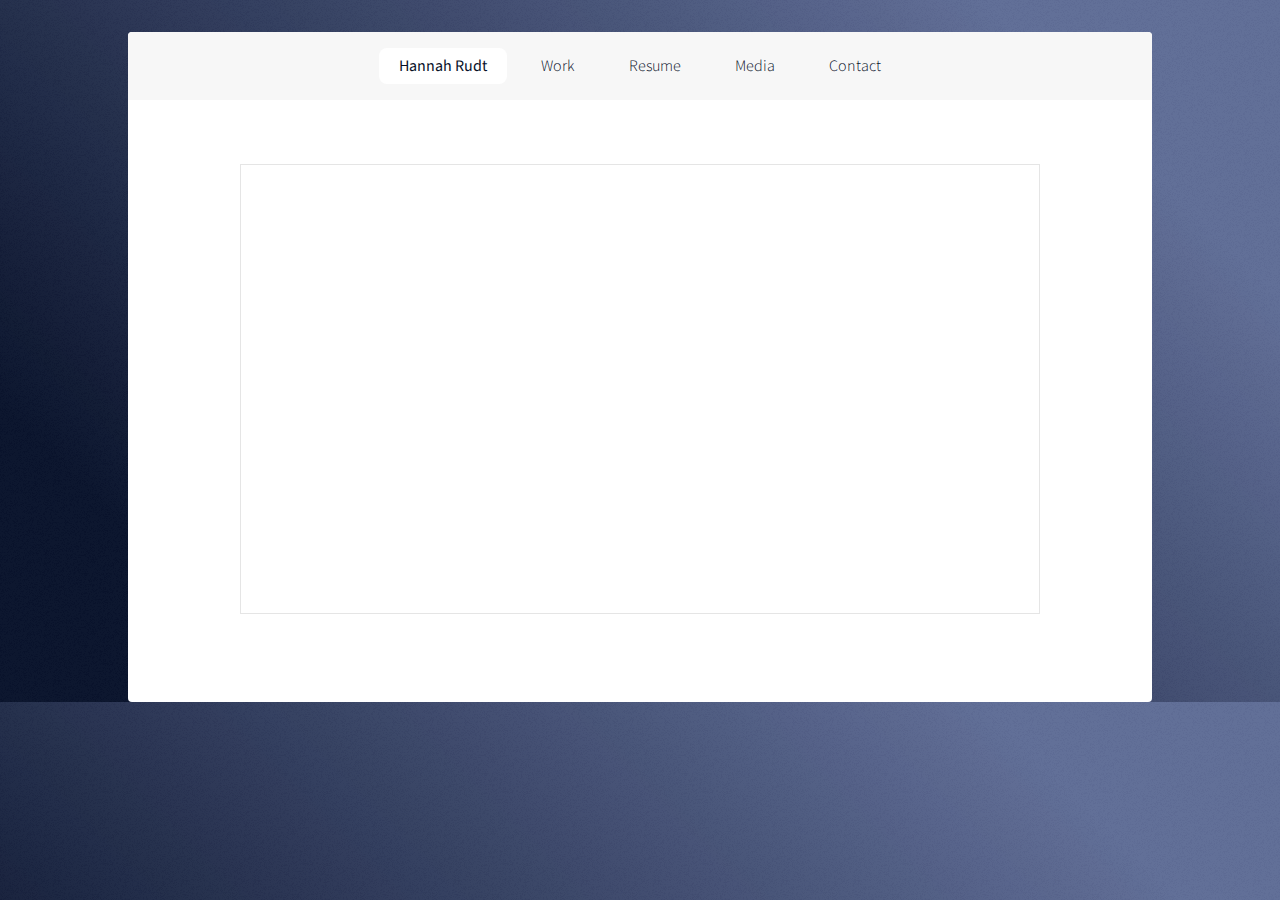
==== photobucket.html @ 3ba6bfce "hopefully final files" ====
<!DOCTYPE html>
<html lang="en">

<html>
    <head>
		<title>Hannah Rudt</title>
		<meta charset="utf-8" />
		<meta name="viewport" content="width=device-width, initial-scale=1, user-scalable=no" />
		<link rel="stylesheet" href="assets/css/main.css" />
		<noscript><link rel="stylesheet" href="assets/css/noscript.css" /></noscript>
		<form id="fcf-form-id" class="fcf-form-class" method="post" action="contact-form-process.php"></form>
	</head>

    <body class="is-preload">
        <div id="wrapper">
            <!-- Nav -->
					<nav id="nav">
						<!-- <p>Hannah Rudt</p> -->
						<ul>
							<!-- <li><b>Hannah Rudt</b></li> -->
							<li><a href="index.html#intro" class="active"><b>Hannah Rudt</b></a></li>
							<li><a href="index.html#first">Work</a></li>
							<li><a href="index.html#second">Resume</a></li>
							<li><a href="index.html#third">Media</a></li>
							<li><a href="index.html#cta">Contact</a></li>
						</ul>
					</nav>

                    <div id="main">
                        <section id="first" class="main special">
                            <header class="major">
                                <iframe style="border: 1px solid rgba(0, 0, 0, 0.1);" width="800" height="450" src="https://www.figma.com/embed?embed_host=share&url=https%3A%2F%2Fwww.figma.com%2Fproto%2F9hfh7XU5Cje2sUsK02VE8H%2FPhoto-Bucket-Prototype%3Fnode-id%3D2-2%26t%3Dgl0T4WOj76NgKHkt-1%26scaling%3Dscale-down%26page-id%3D0%253A1%26starting-point-node-id%3D2%253A2" allowfullscreen></iframe>
                            </header>
                        </section>
                    </div>


        </div>

        <!-- <div id="main">
            <iframe style="border: 1px solid rgba(0, 0, 0, 0.1);" width="800" height="450" src="https://www.figma.com/embed?embed_host=share&url=https%3A%2F%2Fwww.figma.com%2Fproto%2F9hfh7XU5Cje2sUsK02VE8H%2FPhoto-Bucket-Prototype%3Fnode-id%3D2-2%26t%3Dgl0T4WOj76NgKHkt-1%26scaling%3Dscale-down%26page-id%3D0%253A1%26starting-point-node-id%3D2%253A2" allowfullscreen></iframe>
        </div> -->

        
    
    </body>





</html>
---- assets/css/main.css ----
@import url(fontawesome-all.min.css);
@import 'https://fonts.googleapis.com/css?family=Source+Sans+Pro:300,400';

/*
	Stellar by HTML5 UP
	html5up.net | @ajlkn
	Free for personal and commercial use under the CCA 3.0 license (html5up.net/license)
*/

html, body, div, span, applet, object,
iframe, h1, h2, h3, h4, h5, h6, p, blockquote,
pre, a, abbr, acronym, address, big, cite,
code, del, dfn, em, img, ins, kbd, q, s, samp,
small, strike, strong, sub, sup, tt, var, b,
u, i, center, dl, dt, dd, ol, ul, li, fieldset,
form, label, legend, table, caption, tbody,
tfoot, thead, tr, th, td, article, aside,
canvas, details, embed, figure, figcaption,
footer, header, hgroup, menu, nav, output, ruby,
section, summary, time, mark, audio, video {
	margin: 0;
	padding: 0;
	border: 0;
	font-size: 100%;
	font: inherit;
	vertical-align: baseline;}

article, aside, details, figcaption, figure,
footer, header, hgroup, menu, nav, section {
	display: block;}

body {
	line-height: 1;
}

ol, ul {
	list-style: none;
}

blockquote, q {
	quotes: none;
}

	blockquote:before, blockquote:after, q:before, q:after {
		content: '';
		content: none;
	}

table {
	border-collapse: collapse;
	border-spacing: 0;
}

body {
	-webkit-text-size-adjust: none;
}

mark {
	background-color: transparent;
	color: inherit;
}

input::-moz-focus-inner {
	border: 0;
	padding: 0;
}

input, select, textarea {
	-moz-appearance: none;
	-webkit-appearance: none;
	-ms-appearance: none;
	appearance: none;
}

/* Basic */

	@-ms-viewport {
		width: device-width;
	}

	body {
		-ms-overflow-style: scrollbar;
	}

	@media screen and (max-width: 480px) {

		html, body {
			min-width: 320px;
		}

	}

	html {
		box-sizing: border-box;
		scroll-behavior: smooth;
	}

	*, *:before, *:after {
		box-sizing: inherit;
	}

	body {
		background-color: #606d96;
		background-image: url("images/overlay.png"), -moz-linear-gradient(45deg, #071028 15%, #606d96 85%);
		background-image: url("images/overlay.png"), -webkit-linear-gradient(45deg, #071028 15%, #606d96 85%);
		background-image: url("images/overlay.png"), -ms-linear-gradient(45deg, #071028 15%, #606d96 85%);
		background-image: url("images/overlay.png"), linear-gradient(45deg, #071028 15%, #606d96 85%);
	}

		body.is-preload *, body.is-preload *:before, body.is-preload *:after {
			-moz-animation: none !important;
			-webkit-animation: none !important;
			-ms-animation: none !important;
			animation: none !important;
			-moz-transition: none !important;
			-webkit-transition: none !important;
			-ms-transition: none !important;
			transition: none !important;
		}

/* Type */

	body {
		/* background-color: #935d8c; */
		background-color: #606d96;
		color: rgba(255, 255, 255, 0.65);
	}

	body, input, select, textarea {
		font-family: "Source Sans Pro", Helvetica, sans-serif;
		font-size: 17pt;
		font-weight: 300;
		line-height: 1.65;
	}

		@media screen and (max-width: 1680px) {

			body, input, select, textarea {
				font-size: 14pt;
			}

		}

		@media screen and (max-width: 1280px) {

			body, input, select, textarea {
				font-size: 12pt;
			}

		}

		@media screen and (max-width: 360px) {

			body, input, select, textarea {
				font-size: 11pt;
			}

		}

	a {
		-moz-transition: color 0.2s ease, border-bottom 0.2s ease;
		-webkit-transition: color 0.2s ease, border-bottom 0.2s ease;
		-ms-transition: color 0.2s ease, border-bottom 0.2s ease;
		transition: color 0.2s ease, border-bottom 0.2s ease;
		text-decoration: none;
		/* border-bottom: dotted 1px; */
		color: inherit;
	}

		a:hover {
			border-bottom-color: transparent;
		}

	strong, b {
		font-weight: 400;
	}

	em, i {
		font-style: italic;
	}

	p {
		margin: 0 0 2em 0;
	}

		p.content {
			-moz-columns: 20em 2;
			-webkit-columns: 20em 2;
			-ms-columns: 20em 2;
			columns: 20em 2;
			-moz-column-gap: 2em;
			-webkit-column-gap: 2em;
			-ms-column-gap: 2em;
			column-gap: 2em;
			text-align: justify;
		}

	h1, h2, h3, h4, h5, h6 {
		font-weight: 300;
		line-height: 1.5;
		margin: 0 0 0.7em 0;
		letter-spacing: -0.025em;
	}

		h1 a, h2 a, h3 a, h4 a, h5 a, h6 a {
			color: inherit;
			text-decoration: none;
		}

	h1 {
		font-size: 2.5em;
		line-height: 1.2;
	}

	h2 {
		font-size: 1.5em;
	}

	h3 {
		font-size: 1.25em;
	}

	h4 {
		font-size: 1.1em;
	}

	h5 {
		font-size: 0.9em;
	}

	h6 {
		font-size: 0.7em;
	}

	@media screen and (max-width: 736px) {

		h1 {
			font-size: 2em;
		}

	}

	sub {
		font-size: 0.8em;
		position: relative;
		top: 0.5em;
	}

	sup {
		font-size: 0.8em;
		position: relative;
		top: -0.5em;
	}

	blockquote {
		border-left: solid 4px;
		font-style: italic;
		margin: 0 0 2em 0;
		padding: 0.5em 0 0.5em 2em;
	}

	code {
		border-radius: 8px;
		border: solid 1px;
		font-family: "Courier New", monospace;
		font-size: 0.9em;
		margin: 0 0.25em;
		padding: 0.25em 0.65em;
	}

	pre {
		-webkit-overflow-scrolling: touch;
		font-family: "Courier New", monospace;
		font-size: 0.9em;
		margin: 0 0 2em 0;
	}

		pre code {
			display: block;
			line-height: 1.75;
			padding: 1em 1.5em;
			overflow-x: auto;
		}

	hr {
		border: 0;
		border-bottom: solid 1px;
		margin: 2em 0;
	}

		hr.major {
			margin: 3em 0;
		}

	.align-left {
		text-align: left;
	}

	.align-center {
		text-align: center;
	}

	.align-right {
		text-align: right;
	}

	input, select, textarea {
		color: #ffffff;
	}

	a:hover {
		color: #ffffff;
	}

	strong, b {
		color: #ffffff;
	}

	h1, h2, h3, h4, h5, h6 {
		color: #ffffff;
	}

	blockquote {
		border-left-color: rgba(255, 255, 255, 0.35);
	}

	code {
		background: rgba(255, 255, 255, 0.075);
		border-color: rgba(255, 255, 255, 0.35);
	}

	hr {
		border-bottom-color: rgba(255, 255, 255, 0.35);
	}

/* Row */

	.row {
		display: flex;
		flex-wrap: wrap;
		box-sizing: border-box;
		align-items: stretch;
	}

		.row > * {
			box-sizing: border-box;
		}

		.row.gtr-uniform > * > :last-child {
			margin-bottom: 0;
		}

		.row.aln-left {
			justify-content: flex-start;
		}

		.row.aln-center {
			justify-content: center;
		}

		.row.aln-right {
			justify-content: flex-end;
		}

		.row.aln-top {
			align-items: flex-start;
		}

		.row.aln-middle {
			align-items: center;
		}

		.row.aln-bottom {
			align-items: flex-end;
		}

		.row > .imp {
			order: -1;
		}

		.row > .col-1 {
			width: 8.33333%;
		}

		.row > .off-1 {
			margin-left: 8.33333%;
		}

		.row > .col-2 {
			width: 16.66667%;
		}

		.row > .off-2 {
			margin-left: 16.66667%;
		}

		.row > .col-3 {
			width: 25%;
		}

		.row > .off-3 {
			margin-left: 25%;
		}

		.row > .col-4 {
			width: 33.33333%;
		}

		.row > .off-4 {
			margin-left: 33.33333%;
		}

		.row > .col-5 {
			width: 41.66667%;
		}

		.row > .off-5 {
			margin-left: 41.66667%;
		}

		.row > .col-6 {
			width: 50%;
		}

		.row > .off-6 {
			margin-left: 50%;
		}

		.row > .col-7 {
			width: 58.33333%;
		}

		.row > .off-7 {
			margin-left: 58.33333%;
		}

		.row > .col-8 {
			width: 66.66667%;
		}

		.row > .off-8 {
			margin-left: 66.66667%;
		}

		.row > .col-9 {
			width: 75%;
		}

		.row > .off-9 {
			margin-left: 75%;
		}

		.row > .col-10 {
			width: 83.33333%;
		}

		.row > .off-10 {
			margin-left: 83.33333%;
		}

		.row > .col-11 {
			width: 91.66667%;
		}

		.row > .off-11 {
			margin-left: 91.66667%;
		}

		.row > .col-12 {
			width: 100%;
		}

		.row > .off-12 {
			margin-left: 100%;
		}

		.row.gtr-0 {
			margin-top: 0;
			margin-left: 0em;
		}

			.row.gtr-0 > * {
				padding: 0 0 0 0em;
			}

			.row.gtr-0.gtr-uniform {
				margin-top: 0em;
			}

				.row.gtr-0.gtr-uniform > * {
					padding-top: 0em;
				}

		.row.gtr-25 {
			margin-top: 0;
			margin-left: -0.375em;
		}

			.row.gtr-25 > * {
				padding: 0 0 0 0.375em;
			}

			.row.gtr-25.gtr-uniform {
				margin-top: -0.375em;
			}

				.row.gtr-25.gtr-uniform > * {
					padding-top: 0.375em;
				}

		.row.gtr-50 {
			margin-top: 0;
			margin-left: -0.75em;
		}

			.row.gtr-50 > * {
				padding: 0 0 0 0.75em;
			}

			.row.gtr-50.gtr-uniform {
				margin-top: -0.75em;
			}

				.row.gtr-50.gtr-uniform > * {
					padding-top: 0.75em;
				}

		.row {
			margin-top: 0;
			margin-left: -1.5em;
		}

			.row > * {
				padding: 0 0 0 1.5em;
			}

			.row.gtr-uniform {
				margin-top: -1.5em;
			}

				.row.gtr-uniform > * {
					padding-top: 1.5em;
				}

		.row.gtr-150 {
			margin-top: 0;
			margin-left: -2.25em;
		}

			.row.gtr-150 > * {
				padding: 0 0 0 2.25em;
			}

			.row.gtr-150.gtr-uniform {
				margin-top: -2.25em;
			}

				.row.gtr-150.gtr-uniform > * {
					padding-top: 2.25em;
				}

		.row.gtr-200 {
			margin-top: 0;
			margin-left: -3em;
		}

			.row.gtr-200 > * {
				padding: 0 0 0 3em;
			}

			.row.gtr-200.gtr-uniform {
				margin-top: -3em;
			}

				.row.gtr-200.gtr-uniform > * {
					padding-top: 3em;
				}

		@media screen and (max-width: 1680px) {

			.row {
				display: flex;
				flex-wrap: wrap;
				box-sizing: border-box;
				align-items: stretch;
			}

				.row > * {
					box-sizing: border-box;
				}

				.row.gtr-uniform > * > :last-child {
					margin-bottom: 0;
				}

				.row.aln-left {
					justify-content: flex-start;
				}

				.row.aln-center {
					justify-content: center;
				}

				.row.aln-right {
					justify-content: flex-end;
				}

				.row.aln-top {
					align-items: flex-start;
				}

				.row.aln-middle {
					align-items: center;
				}

				.row.aln-bottom {
					align-items: flex-end;
				}

				.row > .imp-xlarge {
					order: -1;
				}

				.row > .col-1-xlarge {
					width: 8.33333%;
				}

				.row > .off-1-xlarge {
					margin-left: 8.33333%;
				}

				.row > .col-2-xlarge {
					width: 16.66667%;
				}

				.row > .off-2-xlarge {
					margin-left: 16.66667%;
				}

				.row > .col-3-xlarge {
					width: 25%;
				}

				.row > .off-3-xlarge {
					margin-left: 25%;
				}

				.row > .col-4-xlarge {
					width: 33.33333%;
				}

				.row > .off-4-xlarge {
					margin-left: 33.33333%;
				}

				.row > .col-5-xlarge {
					width: 41.66667%;
				}

				.row > .off-5-xlarge {
					margin-left: 41.66667%;
				}

				.row > .col-6-xlarge {
					width: 50%;
				}

				.row > .off-6-xlarge {
					margin-left: 50%;
				}

				.row > .col-7-xlarge {
					width: 58.33333%;
				}

				.row > .off-7-xlarge {
					margin-left: 58.33333%;
				}

				.row > .col-8-xlarge {
					width: 66.66667%;
				}

				.row > .off-8-xlarge {
					margin-left: 66.66667%;
				}

				.row > .col-9-xlarge {
					width: 75%;
				}

				.row > .off-9-xlarge {
					margin-left: 75%;
				}

				.row > .col-10-xlarge {
					width: 83.33333%;
				}

				.row > .off-10-xlarge {
					margin-left: 83.33333%;
				}

				.row > .col-11-xlarge {
					width: 91.66667%;
				}

				.row > .off-11-xlarge {
					margin-left: 91.66667%;
				}

				.row > .col-12-xlarge {
					width: 100%;
				}

				.row > .off-12-xlarge {
					margin-left: 100%;
				}

				.row.gtr-0 {
					margin-top: 0;
					margin-left: 0em;
				}

					.row.gtr-0 > * {
						padding: 0 0 0 0em;
					}

					.row.gtr-0.gtr-uniform {
						margin-top: 0em;
					}

						.row.gtr-0.gtr-uniform > * {
							padding-top: 0em;
						}

				.row.gtr-25 {
					margin-top: 0;
					margin-left: -0.375em;
				}

					.row.gtr-25 > * {
						padding: 0 0 0 0.375em;
					}

					.row.gtr-25.gtr-uniform {
						margin-top: -0.375em;
					}

						.row.gtr-25.gtr-uniform > * {
							padding-top: 0.375em;
						}

				.row.gtr-50 {
					margin-top: 0;
					margin-left: -0.75em;
				}

					.row.gtr-50 > * {
						padding: 0 0 0 0.75em;
					}

					.row.gtr-50.gtr-uniform {
						margin-top: -0.75em;
					}

						.row.gtr-50.gtr-uniform > * {
							padding-top: 0.75em;
						}

				.row {
					margin-top: 0;
					margin-left: -1.5em;
				}

					.row > * {
						padding: 0 0 0 1.5em;
					}

					.row.gtr-uniform {
						margin-top: -1.5em;
					}

						.row.gtr-uniform > * {
							padding-top: 1.5em;
						}

				.row.gtr-150 {
					margin-top: 0;
					margin-left: -2.25em;
				}

					.row.gtr-150 > * {
						padding: 0 0 0 2.25em;
					}

					.row.gtr-150.gtr-uniform {
						margin-top: -2.25em;
					}

						.row.gtr-150.gtr-uniform > * {
							padding-top: 2.25em;
						}

				.row.gtr-200 {
					margin-top: 0;
					margin-left: -3em;
				}

					.row.gtr-200 > * {
						padding: 0 0 0 3em;
					}

					.row.gtr-200.gtr-uniform {
						margin-top: -3em;
					}

						.row.gtr-200.gtr-uniform > * {
							padding-top: 3em;
						}

		}

		@media screen and (max-width: 1280px) {

			.row {
				display: flex;
				flex-wrap: wrap;
				box-sizing: border-box;
				align-items: stretch;
			}

				.row > * {
					box-sizing: border-box;
				}

				.row.gtr-uniform > * > :last-child {
					margin-bottom: 0;
				}

				.row.aln-left {
					justify-content: flex-start;
				}

				.row.aln-center {
					justify-content: center;
				}

				.row.aln-right {
					justify-content: flex-end;
				}

				.row.aln-top {
					align-items: flex-start;
				}

				.row.aln-middle {
					align-items: center;
				}

				.row.aln-bottom {
					align-items: flex-end;
				}

				.row > .imp-large {
					order: -1;
				}

				.row > .col-1-large {
					width: 8.33333%;
				}

				.row > .off-1-large {
					margin-left: 8.33333%;
				}

				.row > .col-2-large {
					width: 16.66667%;
				}

				.row > .off-2-large {
					margin-left: 16.66667%;
				}

				.row > .col-3-large {
					width: 25%;
				}

				.row > .off-3-large {
					margin-left: 25%;
				}

				.row > .col-4-large {
					width: 33.33333%;
				}

				.row > .off-4-large {
					margin-left: 33.33333%;
				}

				.row > .col-5-large {
					width: 41.66667%;
				}

				.row > .off-5-large {
					margin-left: 41.66667%;
				}

				.row > .col-6-large {
					width: 50%;
				}

				.row > .off-6-large {
					margin-left: 50%;
				}

				.row > .col-7-large {
					width: 58.33333%;
				}

				.row > .off-7-large {
					margin-left: 58.33333%;
				}

				.row > .col-8-large {
					width: 66.66667%;
				}

				.row > .off-8-large {
					margin-left: 66.66667%;
				}

				.row > .col-9-large {
					width: 75%;
				}

				.row > .off-9-large {
					margin-left: 75%;
				}

				.row > .col-10-large {
					width: 83.33333%;
				}

				.row > .off-10-large {
					margin-left: 83.33333%;
				}

				.row > .col-11-large {
					width: 91.66667%;
				}

				.row > .off-11-large {
					margin-left: 91.66667%;
				}

				.row > .col-12-large {
					width: 100%;
				}

				.row > .off-12-large {
					margin-left: 100%;
				}

				.row.gtr-0 {
					margin-top: 0;
					margin-left: 0em;
				}

					.row.gtr-0 > * {
						padding: 0 0 0 0em;
					}

					.row.gtr-0.gtr-uniform {
						margin-top: 0em;
					}

						.row.gtr-0.gtr-uniform > * {
							padding-top: 0em;
						}

				.row.gtr-25 {
					margin-top: 0;
					margin-left: -0.375em;
				}

					.row.gtr-25 > * {
						padding: 0 0 0 0.375em;
					}

					.row.gtr-25.gtr-uniform {
						margin-top: -0.375em;
					}

						.row.gtr-25.gtr-uniform > * {
							padding-top: 0.375em;
						}

				.row.gtr-50 {
					margin-top: 0;
					margin-left: -0.75em;
				}

					.row.gtr-50 > * {
						padding: 0 0 0 0.75em;
					}

					.row.gtr-50.gtr-uniform {
						margin-top: -0.75em;
					}

						.row.gtr-50.gtr-uniform > * {
							padding-top: 0.75em;
						}

				.row {
					margin-top: 0;
					margin-left: -1.5em;
				}

					.row > * {
						padding: 0 0 0 1.5em;
					}

					.row.gtr-uniform {
						margin-top: -1.5em;
					}

						.row.gtr-uniform > * {
							padding-top: 1.5em;
						}

				.row.gtr-150 {
					margin-top: 0;
					margin-left: -2.25em;
				}

					.row.gtr-150 > * {
						padding: 0 0 0 2.25em;
					}

					.row.gtr-150.gtr-uniform {
						margin-top: -2.25em;
					}

						.row.gtr-150.gtr-uniform > * {
							padding-top: 2.25em;
						}

				.row.gtr-200 {
					margin-top: 0;
					margin-left: -3em;
				}

					.row.gtr-200 > * {
						padding: 0 0 0 3em;
					}

					.row.gtr-200.gtr-uniform {
						margin-top: -3em;
					}

						.row.gtr-200.gtr-uniform > * {
							padding-top: 3em;
						}

		}

		@media screen and (max-width: 980px) {

			.row {
				display: flex;
				flex-wrap: wrap;
				box-sizing: border-box;
				align-items: stretch;
			}

				.row > * {
					box-sizing: border-box;
				}

				.row.gtr-uniform > * > :last-child {
					margin-bottom: 0;
				}

				.row.aln-left {
					justify-content: flex-start;
				}

				.row.aln-center {
					justify-content: center;
				}

				.row.aln-right {
					justify-content: flex-end;
				}

				.row.aln-top {
					align-items: flex-start;
				}

				.row.aln-middle {
					align-items: center;
				}

				.row.aln-bottom {
					align-items: flex-end;
				}

				.row > .imp-medium {
					order: -1;
				}

				.row > .col-1-medium {
					width: 8.33333%;
				}

				.row > .off-1-medium {
					margin-left: 8.33333%;
				}

				.row > .col-2-medium {
					width: 16.66667%;
				}

				.row > .off-2-medium {
					margin-left: 16.66667%;
				}

				.row > .col-3-medium {
					width: 25%;
				}

				.row > .off-3-medium {
					margin-left: 25%;
				}

				.row > .col-4-medium {
					width: 33.33333%;
				}

				.row > .off-4-medium {
					margin-left: 33.33333%;
				}

				.row > .col-5-medium {
					width: 41.66667%;
				}

				.row > .off-5-medium {
					margin-left: 41.66667%;
				}

				.row > .col-6-medium {
					width: 50%;
				}

				.row > .off-6-medium {
					margin-left: 50%;
				}

				.row > .col-7-medium {
					width: 58.33333%;
				}

				.row > .off-7-medium {
					margin-left: 58.33333%;
				}

				.row > .col-8-medium {
					width: 66.66667%;
				}

				.row > .off-8-medium {
					margin-left: 66.66667%;
				}

				.row > .col-9-medium {
					width: 75%;
				}

				.row > .off-9-medium {
					margin-left: 75%;
				}

				.row > .col-10-medium {
					width: 83.33333%;
				}

				.row > .off-10-medium {
					margin-left: 83.33333%;
				}

				.row > .col-11-medium {
					width: 91.66667%;
				}

				.row > .off-11-medium {
					margin-left: 91.66667%;
				}

				.row > .col-12-medium {
					width: 100%;
				}

				.row > .off-12-medium {
					margin-left: 100%;
				}

				.row.gtr-0 {
					margin-top: 0;
					margin-left: 0em;
				}

					.row.gtr-0 > * {
						padding: 0 0 0 0em;
					}

					.row.gtr-0.gtr-uniform {
						margin-top: 0em;
					}

						.row.gtr-0.gtr-uniform > * {
							padding-top: 0em;
						}

				.row.gtr-25 {
					margin-top: 0;
					margin-left: -0.375em;
				}

					.row.gtr-25 > * {
						padding: 0 0 0 0.375em;
					}

					.row.gtr-25.gtr-uniform {
						margin-top: -0.375em;
					}

						.row.gtr-25.gtr-uniform > * {
							padding-top: 0.375em;
						}

				.row.gtr-50 {
					margin-top: 0;
					margin-left: -0.75em;
				}

					.row.gtr-50 > * {
						padding: 0 0 0 0.75em;
					}

					.row.gtr-50.gtr-uniform {
						margin-top: -0.75em;
					}

						.row.gtr-50.gtr-uniform > * {
							padding-top: 0.75em;
						}

				.row {
					margin-top: 0;
					margin-left: -1.5em;
				}

					.row > * {
						padding: 0 0 0 1.5em;
					}

					.row.gtr-uniform {
						margin-top: -1.5em;
					}

						.row.gtr-uniform > * {
							padding-top: 1.5em;
						}

				.row.gtr-150 {
					margin-top: 0;
					margin-left: -2.25em;
				}

					.row.gtr-150 > * {
						padding: 0 0 0 2.25em;
					}

					.row.gtr-150.gtr-uniform {
						margin-top: -2.25em;
					}

						.row.gtr-150.gtr-uniform > * {
							padding-top: 2.25em;
						}

				.row.gtr-200 {
					margin-top: 0;
					margin-left: -3em;
				}

					.row.gtr-200 > * {
						padding: 0 0 0 3em;
					}

					.row.gtr-200.gtr-uniform {
						margin-top: -3em;
					}

						.row.gtr-200.gtr-uniform > * {
							padding-top: 3em;
						}

		}

		@media screen and (max-width: 736px) {

			.row {
				display: flex;
				flex-wrap: wrap;
				box-sizing: border-box;
				align-items: stretch;
			}

				.row > * {
					box-sizing: border-box;
				}

				.row.gtr-uniform > * > :last-child {
					margin-bottom: 0;
				}

				.row.aln-left {
					justify-content: flex-start;
				}

				.row.aln-center {
					justify-content: center;
				}

				.row.aln-right {
					justify-content: flex-end;
				}

				.row.aln-top {
					align-items: flex-start;
				}

				.row.aln-middle {
					align-items: center;
				}

				.row.aln-bottom {
					align-items: flex-end;
				}

				.row > .imp-small {
					order: -1;
				}

				.row > .col-1-small {
					width: 8.33333%;
				}

				.row > .off-1-small {
					margin-left: 8.33333%;
				}

				.row > .col-2-small {
					width: 16.66667%;
				}

				.row > .off-2-small {
					margin-left: 16.66667%;
				}

				.row > .col-3-small {
					width: 25%;
				}

				.row > .off-3-small {
					margin-left: 25%;
				}

				.row > .col-4-small {
					width: 33.33333%;
				}

				.row > .off-4-small {
					margin-left: 33.33333%;
				}

				.row > .col-5-small {
					width: 41.66667%;
				}

				.row > .off-5-small {
					margin-left: 41.66667%;
				}

				.row > .col-6-small {
					width: 50%;
				}

				.row > .off-6-small {
					margin-left: 50%;
				}

				.row > .col-7-small {
					width: 58.33333%;
				}

				.row > .off-7-small {
					margin-left: 58.33333%;
				}

				.row > .col-8-small {
					width: 66.66667%;
				}

				.row > .off-8-small {
					margin-left: 66.66667%;
				}

				.row > .col-9-small {
					width: 75%;
				}

				.row > .off-9-small {
					margin-left: 75%;
				}

				.row > .col-10-small {
					width: 83.33333%;
				}

				.row > .off-10-small {
					margin-left: 83.33333%;
				}

				.row > .col-11-small {
					width: 91.66667%;
				}

				.row > .off-11-small {
					margin-left: 91.66667%;
				}

				.row > .col-12-small {
					width: 100%;
				}

				.row > .off-12-small {
					margin-left: 100%;
				}

				.row.gtr-0 {
					margin-top: 0;
					margin-left: 0em;
				}

					.row.gtr-0 > * {
						padding: 0 0 0 0em;
					}

					.row.gtr-0.gtr-uniform {
						margin-top: 0em;
					}

						.row.gtr-0.gtr-uniform > * {
							padding-top: 0em;
						}

				.row.gtr-25 {
					margin-top: 0;
					margin-left: -0.25em;
				}

					.row.gtr-25 > * {
						padding: 0 0 0 0.25em;
					}

					.row.gtr-25.gtr-uniform {
						margin-top: -0.25em;
					}

						.row.gtr-25.gtr-uniform > * {
							padding-top: 0.25em;
						}

				.row.gtr-50 {
					margin-top: 0;
					margin-left: -0.5em;
				}

					.row.gtr-50 > * {
						padding: 0 0 0 0.5em;
					}

					.row.gtr-50.gtr-uniform {
						margin-top: -0.5em;
					}

						.row.gtr-50.gtr-uniform > * {
							padding-top: 0.5em;
						}

				.row {
					margin-top: 0;
					margin-left: -1em;
				}

					.row > * {
						padding: 0 0 0 1em;
					}

					.row.gtr-uniform {
						margin-top: -1em;
					}

						.row.gtr-uniform > * {
							padding-top: 1em;
						}

				.row.gtr-150 {
					margin-top: 0;
					margin-left: -1.5em;
				}

					.row.gtr-150 > * {
						padding: 0 0 0 1.5em;
					}

					.row.gtr-150.gtr-uniform {
						margin-top: -1.5em;
					}

						.row.gtr-150.gtr-uniform > * {
							padding-top: 1.5em;
						}

				.row.gtr-200 {
					margin-top: 0;
					margin-left: -2em;
				}

					.row.gtr-200 > * {
						padding: 0 0 0 2em;
					}

					.row.gtr-200.gtr-uniform {
						margin-top: -2em;
					}

						.row.gtr-200.gtr-uniform > * {
							padding-top: 2em;
						}

		}

		@media screen and (max-width: 480px) {

			.row {
				display: flex;
				flex-wrap: wrap;
				box-sizing: border-box;
				align-items: stretch;
			}

				.row > * {
					box-sizing: border-box;
				}

				.row.gtr-uniform > * > :last-child {
					margin-bottom: 0;
				}

				.row.aln-left {
					justify-content: flex-start;
				}

				.row.aln-center {
					justify-content: center;
				}

				.row.aln-right {
					justify-content: flex-end;
				}

				.row.aln-top {
					align-items: flex-start;
				}

				.row.aln-middle {
					align-items: center;
				}

				.row.aln-bottom {
					align-items: flex-end;
				}

				.row > .imp-xsmall {
					order: -1;
				}

				.row > .col-1-xsmall {
					width: 8.33333%;
				}

				.row > .off-1-xsmall {
					margin-left: 8.33333%;
				}

				.row > .col-2-xsmall {
					width: 16.66667%;
				}

				.row > .off-2-xsmall {
					margin-left: 16.66667%;
				}

				.row > .col-3-xsmall {
					width: 25%;
				}

				.row > .off-3-xsmall {
					margin-left: 25%;
				}

				.row > .col-4-xsmall {
					width: 33.33333%;
				}

				.row > .off-4-xsmall {
					margin-left: 33.33333%;
				}

				.row > .col-5-xsmall {
					width: 41.66667%;
				}

				.row > .off-5-xsmall {
					margin-left: 41.66667%;
				}

				.row > .col-6-xsmall {
					width: 50%;
				}

				.row > .off-6-xsmall {
					margin-left: 50%;
				}

				.row > .col-7-xsmall {
					width: 58.33333%;
				}

				.row > .off-7-xsmall {
					margin-left: 58.33333%;
				}

				.row > .col-8-xsmall {
					width: 66.66667%;
				}

				.row > .off-8-xsmall {
					margin-left: 66.66667%;
				}

				.row > .col-9-xsmall {
					width: 75%;
				}

				.row > .off-9-xsmall {
					margin-left: 75%;
				}

				.row > .col-10-xsmall {
					width: 83.33333%;
				}

				.row > .off-10-xsmall {
					margin-left: 83.33333%;
				}

				.row > .col-11-xsmall {
					width: 91.66667%;
				}

				.row > .off-11-xsmall {
					margin-left: 91.66667%;
				}

				.row > .col-12-xsmall {
					width: 100%;
				}

				.row > .off-12-xsmall {
					margin-left: 100%;
				}

				.row.gtr-0 {
					margin-top: 0;
					margin-left: 0em;
				}

					.row.gtr-0 > * {
						padding: 0 0 0 0em;
					}

					.row.gtr-0.gtr-uniform {
						margin-top: 0em;
					}

						.row.gtr-0.gtr-uniform > * {
							padding-top: 0em;
						}

				.row.gtr-25 {
					margin-top: 0;
					margin-left: -0.3125em;
				}

					.row.gtr-25 > * {
						padding: 0 0 0 0.3125em;
					}

					.row.gtr-25.gtr-uniform {
						margin-top: -0.3125em;
					}

						.row.gtr-25.gtr-uniform > * {
							padding-top: 0.3125em;
						}

				.row.gtr-50 {
					margin-top: 0;
					margin-left: -0.625em;
				}

					.row.gtr-50 > * {
						padding: 0 0 0 0.625em;
					}

					.row.gtr-50.gtr-uniform {
						margin-top: -0.625em;
					}

						.row.gtr-50.gtr-uniform > * {
							padding-top: 0.625em;
						}

				.row {
					margin-top: 0;
					margin-left: -1.25em;
				}

					.row > * {
						padding: 0 0 0 1.25em;
					}

					.row.gtr-uniform {
						margin-top: -1.25em;
					}

						.row.gtr-uniform > * {
							padding-top: 1.25em;
						}

				.row.gtr-150 {
					margin-top: 0;
					margin-left: -1.875em;
				}

					.row.gtr-150 > * {
						padding: 0 0 0 1.875em;
					}

					.row.gtr-150.gtr-uniform {
						margin-top: -1.875em;
					}

						.row.gtr-150.gtr-uniform > * {
							padding-top: 1.875em;
						}

				.row.gtr-200 {
					margin-top: 0;
					margin-left: -2.5em;
				}

					.row.gtr-200 > * {
						padding: 0 0 0 2.5em;
					}

					.row.gtr-200.gtr-uniform {
						margin-top: -2.5em;
					}

						.row.gtr-200.gtr-uniform > * {
							padding-top: 2.5em;
						}

		}

/* Box */

	.box {
		border-radius: 8px;
		border: solid;
		margin-bottom: 2em;
		padding: 1.5em;
	}

		.box > :last-child,
		.box > :last-child > :last-child,
		.box > :last-child > :last-child > :last-child {
			margin-bottom: 0;
		}

		.box.alt {
			border: 0;
			border-radius: 0;
			padding: 0;
		}

	.box {
		border-color: rgba(255, 255, 255, 0.35);
	}

/* Button */

	input[type="submit"],
	input[type="reset"],
	input[type="button"],
	button,
	.button {
		-moz-appearance: none;
		-webkit-appearance: none;
		-ms-appearance: none;
		appearance: none;
		-moz-transition: background-color 0.2s ease-in-out, color 0.2s ease-in-out;
		-webkit-transition: background-color 0.2s ease-in-out, color 0.2s ease-in-out;
		-ms-transition: background-color 0.2s ease-in-out, color 0.2s ease-in-out;
		transition: background-color 0.2s ease-in-out, color 0.2s ease-in-out;
		border-radius: 8px;
		border: 0;
		cursor: pointer;
		display: inline-block;
		font-weight: 300;
		height: 2.75em;
		line-height: 2.75em;
		min-width: 9.25em;
		padding: 0 1.5em;
		text-align: center;
		text-decoration: none;
		white-space: nowrap;
	}

		input[type="submit"].icon,
		input[type="reset"].icon,
		input[type="button"].icon,
		button.icon,
		.button.icon {
			padding-left: 1.35em;
		}

			input[type="submit"].icon:before,
			input[type="reset"].icon:before,
			input[type="button"].icon:before,
			button.icon:before,
			.button.icon:before {
				margin-right: 0.5em;
			}

		input[type="submit"].fit,
		input[type="reset"].fit,
		input[type="button"].fit,
		button.fit,
		.button.fit {
			width: 100%;
		}

		input[type="submit"].small,
		input[type="reset"].small,
		input[type="button"].small,
		button.small,
		.button.small {
			font-size: 0.8em;
		}

		input[type="submit"].large,
		input[type="reset"].large,
		input[type="button"].large,
		button.large,
		.button.large {
			font-size: 1.35em;
		}

		input[type="submit"].disabled, input[type="submit"]:disabled,
		input[type="reset"].disabled,
		input[type="reset"]:disabled,
		input[type="button"].disabled,
		input[type="button"]:disabled,
		button.disabled,
		button:disabled,
		.button.disabled,
		.button:disabled {
			pointer-events: none;
			opacity: 0.25;
		}

		@media screen and (max-width: 736px) {

			input[type="submit"],
			input[type="reset"],
			input[type="button"],
			button,
			.button {
				min-width: 0;
			}

		}

	input[type="submit"],
	input[type="reset"],
	input[type="button"],
	button,
	.button {
		background-color: transparent;
		box-shadow: inset 0 0 0 1px rgba(255, 255, 255, 0.35);
		color: #ffffff !important;
	}

		input[type="submit"]:hover,
		input[type="reset"]:hover,
		input[type="button"]:hover,
		button:hover,
		.button:hover {
			background-color: rgba(255, 255, 255, 0.075);
		}

		input[type="submit"]:active,
		input[type="reset"]:active,
		input[type="button"]:active,
		button:active,
		.button:active {
			background-color: rgba(255, 255, 255, 0.2);
		}

		input[type="submit"].icon:before,
		input[type="reset"].icon:before,
		input[type="button"].icon:before,
		button.icon:before,
		.button.icon:before {
			color: rgba(255, 255, 255, 0.5);
		}

		input[type="submit"].primary,
		input[type="reset"].primary,
		input[type="button"].primary,
		button.primary,
		.button.primary {
			background-color: #8cc9f0;
			color: #ffffff !important;
			box-shadow: none;
		}

			input[type="submit"].primary:hover,
			input[type="reset"].primary:hover,
			input[type="button"].primary:hover,
			button.primary:hover,
			.button.primary:hover {
				background-color: #9acff2;
			}

			input[type="submit"].primary:active,
			input[type="reset"].primary:active,
			input[type="button"].primary:active,
			button.primary:active,
			.button.primary:active {
				background-color: #7ec3ee;
			}

			input[type="submit"].primary.icon:before,
			input[type="reset"].primary.icon:before,
			input[type="button"].primary.icon:before,
			button.primary.icon:before,
			.button.primary.icon:before {
				color: #ffffff !important;
			}

/* Form */

	form {
		margin: 0 0 2em 0;
	}

	label {
		display: block;
		font-size: 0.9em;
		font-weight: 400;
		margin: 0 0 1em 0;
	}

	input[type="text"],
	input[type="password"],
	input[type="email"],
	select,
	textarea {
		-moz-appearance: none;
		-webkit-appearance: none;
		-ms-appearance: none;
		appearance: none;
		border-radius: 8px;
		border: solid 1px;
		color: inherit;
		display: block;
		outline: 0;
		padding: 0 1em;
		text-decoration: none;
		width: 100%;
	}

		input[type="text"]:invalid,
		input[type="password"]:invalid,
		input[type="email"]:invalid,
		select:invalid,
		textarea:invalid {
			box-shadow: none;
		}

	select {
		background-size: 1.25rem;
		background-repeat: no-repeat;
		background-position: calc(100% - 1rem) center;
		height: 2.75em;
		padding-right: 2.75em;
		text-overflow: ellipsis;
	}

		select:focus::-ms-value {
			background-color: transparent;
		}

		select::-ms-expand {
			display: none;
		}

	input[type="text"],
	input[type="password"],
	input[type="email"],
	select {
		height: 2.75em;
	}

	textarea {
		padding: 0.75em 1em;
	}

	input[type="checkbox"],
	input[type="radio"] {
		-moz-appearance: none;
		-webkit-appearance: none;
		-ms-appearance: none;
		appearance: none;
		display: block;
		float: left;
		margin-right: -2em;
		opacity: 0;
		width: 1em;
		z-index: -1;
	}

		input[type="checkbox"] + label,
		input[type="radio"] + label {
			text-decoration: none;
			cursor: pointer;
			display: inline-block;
			font-size: 1em;
			font-weight: 300;
			padding-left: 2.4em;
			padding-right: 0.75em;
			position: relative;
		}

			input[type="checkbox"] + label:before,
			input[type="radio"] + label:before {
				-moz-osx-font-smoothing: grayscale;
				-webkit-font-smoothing: antialiased;
				display: inline-block;
				font-style: normal;
				font-variant: normal;
				text-rendering: auto;
				line-height: 1;
				text-transform: none !important;
				font-family: 'Font Awesome 5 Free';
				font-weight: 900;
			}

			input[type="checkbox"] + label:before,
			input[type="radio"] + label:before {
				border-radius: 8px;
				border: solid 1px;
				content: '';
				display: inline-block;
				font-size: 0.8em;
				height: 2.0625em;
				left: 0;
				line-height: 2.0625em;
				position: absolute;
				text-align: center;
				top: 0;
				width: 2.0625em;
			}

		input[type="checkbox"]:checked + label:before,
		input[type="radio"]:checked + label:before {
			content: '\f00c';
		}

	input[type="checkbox"] + label:before {
		border-radius: 8px;
	}

	input[type="radio"] + label:before {
		border-radius: 100%;
	}

	::-webkit-input-placeholder {
		opacity: 1.0;
	}

	:-moz-placeholder {
		opacity: 1.0;
	}

	::-moz-placeholder {
		opacity: 1.0;
	}

	:-ms-input-placeholder {
		opacity: 1.0;
	}

	label {
		color: #ffffff;
	}

	input[type="text"],
	input[type="password"],
	input[type="email"],
	select,
	textarea {
		background-color: rgba(255, 255, 255, 0.075);
		border-color: rgba(255, 255, 255, 0.35);
	}

		input[type="text"]:focus,
		input[type="password"]:focus,
		input[type="email"]:focus,
		select:focus,
		textarea:focus {
			border-color: #8cc9f0;
			box-shadow: 0 0 0 1px #8cc9f0;
		}

	select {
		background-image: url("data:image/svg+xml;charset=utf8,%3Csvg xmlns='http://www.w3.org/2000/svg' width='40' height='40' preserveAspectRatio='none' viewBox='0 0 40 40'%3E%3Cpath d='M9.4,12.3l10.4,10.4l10.4-10.4c0.2-0.2,0.5-0.4,0.9-0.4c0.3,0,0.6,0.1,0.9,0.4l3.3,3.3c0.2,0.2,0.4,0.5,0.4,0.9 c0,0.4-0.1,0.6-0.4,0.9L20.7,31.9c-0.2,0.2-0.5,0.4-0.9,0.4c-0.3,0-0.6-0.1-0.9-0.4L4.3,17.3c-0.2-0.2-0.4-0.5-0.4-0.9 c0-0.4,0.1-0.6,0.4-0.9l3.3-3.3c0.2-0.2,0.5-0.4,0.9-0.4S9.1,12.1,9.4,12.3z' fill='rgba(255, 255, 255, 0.35)' /%3E%3C/svg%3E");
	}

		select option {
			color: #ffffff;
			background: #935d8c;
		}

	input[type="checkbox"] + label,
	input[type="radio"] + label {
		color: rgba(255, 255, 255, 0.65);
	}

		input[type="checkbox"] + label:before,
		input[type="radio"] + label:before {
			background: rgba(255, 255, 255, 0.075);
			border-color: rgba(255, 255, 255, 0.35);
		}

	input[type="checkbox"]:checked + label:before,
	input[type="radio"]:checked + label:before {
		background-color: #ffffff;
		border-color: #ffffff;
		color: #935d8c;
	}

	input[type="checkbox"]:focus + label:before,
	input[type="radio"]:focus + label:before {
		border-color: #8cc9f0;
		box-shadow: 0 0 0 1px #8cc9f0;
	}

	::-webkit-input-placeholder {
		color: rgba(255, 255, 255, 0.5) !important;
	}

	:-moz-placeholder {
		color: rgba(255, 255, 255, 0.5) !important;
	}

	::-moz-placeholder {
		color: rgba(255, 255, 255, 0.5) !important;
	}

	:-ms-input-placeholder {
		color: rgba(255, 255, 255, 0.5) !important;
	}

	.formerize-placeholder {
		color: rgba(255, 255, 255, 0.5) !important;
	}

/* Icon */

	.icon {
		text-decoration: none;
		-moz-transition: background-color 0.2s ease-in-out, color 0.2s ease-in-out;
		-webkit-transition: background-color 0.2s ease-in-out, color 0.2s ease-in-out;
		-ms-transition: background-color 0.2s ease-in-out, color 0.2s ease-in-out;
		transition: background-color 0.2s ease-in-out, color 0.2s ease-in-out;
		border-bottom: none;
		position: relative;
	}

		.icon:before {
			-moz-osx-font-smoothing: grayscale;
			-webkit-font-smoothing: antialiased;
			display: inline-block;
			font-style: normal;
			font-variant: normal;
			text-rendering: auto;
			line-height: 1;
			text-transform: none !important;
			font-family: 'Font Awesome 5 Free';
			font-weight: 400;
		}

		.icon > .label {
			display: none;
		}

		.icon:before {
			line-height: solid;
		}

		.icon.solid:before {
			font-weight: 900;
		}

		.icon.brands:before {
			font-family: 'Font Awesome 5 Brands';
		}

		.icon.major {
			border: solid 1px;
			display: inline-block;
			border-radius: 100%;
			padding: 0.65em;
			margin: 0 0 2em 0;
			cursor: default;
		}

			.icon.major:before {
				display: inline-block;
				font-size: 6.25rem;
				width: 2.25em;
				height: 2.25em;
				line-height: 2.2em;
				border-radius: 100%;
				border: solid 1px;
				text-align: center;
			}

		.icon.alt {
			display: inline-block;
			border: solid 1px;
			border-radius: 100%;
		}

			.icon.alt:before {
				display: block;
				font-size: 1.25em;
				width: 2em;
				height: 2em;
				text-align: center;
				line-height: 2em;
			}

		.icon.style1 {
			color: #071028
		}

		.icon.style2 {
			color: #131d36
		}

		.icon.style3 {
			color: #1f2945
		}

		.icon.style4 {
			color: #2b3654
		}

		.icon.style5 {
			color: #384364
		}

		.icon.style6 {
			color: #455074
		}

		.icon.style7 {
			color: #525f85
		}

		.icon.style8 {
			color: #606d96
		}

		@media screen and (max-width: 1680px) {

			.icon.major:before {
				font-size: 5.5rem;
			}

		}

		@media screen and (max-width: 1280px) {

			.icon.major:before {
				font-size: 4.75rem;
			}

		}

		@media screen and (max-width: 736px) {

			.icon.major {
				margin: 0 0 1.5em 0;
				padding: 0.35em;
			}

				.icon.major:before {
					font-size: 3.5rem;
				}

		}

	.icon.major {
		border-color: rgba(255, 255, 255, 0.35);
	}

		.icon.major:before {
			border-color: rgba(255, 255, 255, 0.35);
		}

	.icon.alt {
		border-color: rgba(255, 255, 255, 0.35);
		color: #ffffff;
	}

		.icon.alt:hover {
			background-color: rgba(255, 255, 255, 0.075);
		}

		.icon.alt:active {
			background-color: rgba(255, 255, 255, 0.2);
		}

/* Image */

	.image {
		border-radius: 8px;
		border: 2px solid #071028;
		display: inline-block;
		position: relative;
		margin-bottom: 10px;
	}

		.image img {
			border-radius: 8px;
			display: block;
		}

		.image.left, .image.right {
			max-width: 40%;
		}

			.image.left img, .image.right img {
				width: 100%;
			}

		.image.left {
			float: left;
			margin: 0 1.5em 1em 0;
			top: 0.25em;
		}

		.image.right {
			float: right;
			margin: 0 0 1em 1.5em;
			top: 0.25em;
		}

		.image.fit {
			display: block;
			margin: 0 0 2em 0;
			width: 100%;
		}

			.image.fit img {
				width: 100%;
			}

		.image.main {
			display: block;
			margin: 0 0 3em 0;
			width: 100%;
		}

			.image.main img {
				width: 100%;
			}

/* List */

	ol {
		list-style: decimal;
		margin: 0 0 2em 0;
		padding-left: 1.25em;
	}

		ol li {
			padding-left: 0.25em;
		}

	ul {
		list-style: disc;
		margin: 0 0 2em 0;
		padding-left: 1em;
	}

		ul li {
			padding-left: 0.5em;
		}

		ul.alt {
			list-style: none;
			padding-left: 0;
		}

			ul.alt li {
				border-top: solid 1px;
				padding: 0.5em 0;
			}

				ul.alt li:first-child {
					border-top: 0;
					padding-top: 0;
				}

	dl {
		margin: 0 0 2em 0;
	}

		dl dt {
			display: block;
			font-weight: 400;
			margin: 0 0 1em 0;
		}

		dl dd {
			margin-left: 2em;
		}

		dl.alt dt {
			display: block;
			width: 3em;
			margin: 0;
			clear: left;
			float: left;
		}

		dl.alt dd {
			margin: 0 0 0.85em 5.5em;
		}

		dl.alt:after {
			content: '';
			display: block;
			clear: both;
		}

	ul.alt li {
		border-top-color: rgba(255, 255, 255, 0.35);
	}

	dl dt {
		color: #ffffff;
	}

/* Actions */

	ul.actions {
		display: -moz-flex;
		display: -webkit-flex;
		display: -ms-flex;
		display: flex;
		cursor: default;
		list-style: none;
		margin-left: -1em;
		padding-left: 0;
	}

		ul.actions li {
			padding: 0 0 0 1em;
			vertical-align: middle;
		}

		ul.actions.special {
			-moz-justify-content: center;
			-webkit-justify-content: center;
			-ms-justify-content: center;
			justify-content: center;
			width: 100%;
			margin-left: 0;
		}

			ul.actions.special li:first-child {
				padding-left: 0;
			}

		ul.actions.stacked {
			-moz-flex-direction: column;
			-webkit-flex-direction: column;
			-ms-flex-direction: column;
			flex-direction: column;
			margin-left: 0;
		}

			ul.actions.stacked li {
				padding: 1.3em 0 0 0;
			}

				ul.actions.stacked li:first-child {
					padding-top: 0;
				}

		ul.actions.fit {
			width: calc(100% + 1em);
		}

			ul.actions.fit li {
				-moz-flex-grow: 1;
				-webkit-flex-grow: 1;
				-ms-flex-grow: 1;
				flex-grow: 1;
				-moz-flex-shrink: 1;
				-webkit-flex-shrink: 1;
				-ms-flex-shrink: 1;
				flex-shrink: 1;
				width: 100%;
			}

				ul.actions.fit li > * {
					width: 100%;
				}

			ul.actions.fit.stacked {
				width: 100%;
			}

		@media screen and (max-width: 480px) {

			ul.actions:not(.fixed) {
				-moz-flex-direction: column;
				-webkit-flex-direction: column;
				-ms-flex-direction: column;
				flex-direction: column;
				margin-left: 0;
				width: 100% !important;
			}

				ul.actions:not(.fixed) li {
					-moz-flex-grow: 1;
					-webkit-flex-grow: 1;
					-ms-flex-grow: 1;
					flex-grow: 1;
					-moz-flex-shrink: 1;
					-webkit-flex-shrink: 1;
					-ms-flex-shrink: 1;
					flex-shrink: 1;
					padding: 1em 0 0 0;
					text-align: center;
					width: 100%;
				}

					ul.actions:not(.fixed) li > * {
						width: 100%;
					}

					ul.actions:not(.fixed) li:first-child {
						padding-top: 0;
					}

					ul.actions:not(.fixed) li input[type="submit"],
					ul.actions:not(.fixed) li input[type="reset"],
					ul.actions:not(.fixed) li input[type="button"],
					ul.actions:not(.fixed) li button,
					ul.actions:not(.fixed) li .button {
						width: 100%;
					}

						ul.actions:not(.fixed) li input[type="submit"].icon:before,
						ul.actions:not(.fixed) li input[type="reset"].icon:before,
						ul.actions:not(.fixed) li input[type="button"].icon:before,
						ul.actions:not(.fixed) li button.icon:before,
						ul.actions:not(.fixed) li .button.icon:before {
							margin-left: -0.5rem;
						}

		}

/* Icons */

	ul.icons {
		cursor: default;
		list-style: none;
		padding-left: 0;
		text-align: right;
	}

		ul.icons li {
			display: inline-block;
			padding: 0 0.65em 0 0;
			margin: auto;
		}

			/* ul.icons li:last-child {
				padding-right: 0 !important;
			} */

/* Section/Article */

	section.special, article.special {
		text-align: center;
	}

	header.major {
		margin-bottom: 3em;
	}

		header.major h2 {
			font-size: 2em;
		}

			header.major h2:after {
				display: block;
				content: '';
				width: 3.25em;
				height: 2px;
				margin: 0.7em 0 1em 0;
				border-radius: 2px;
			}

				section.special header.major h2:after, article.special header.major h2:after {
					margin-left: auto;
					margin-right: auto;
				}

		header.major p {
			font-size: 1.25em;
			letter-spacing: -0.025em;
		}

		header.major.special {
			text-align: center;
		}

			header.major.special h2:after {
				margin-left: auto;
				margin-right: auto;
			}

	footer.major {
		margin-top: 3em;
	}

	@media screen and (max-width: 736px) {

		header.major {
			margin-bottom: 0;
		}

			header.major h2 {
				font-size: 1.5em;
			}

			header.major p {
				font-size: 1em;
				letter-spacing: 0;
			}

				header.major p br {
					display: none;
				}

		footer.major {
			margin-top: 0;
		}

	}

	header.major h2:after {
		background-color: rgba(255, 255, 255, 0.35);
	}

/* Table */

	.table-wrapper {
		-webkit-overflow-scrolling: touch;
		overflow-x: auto;
	}

	table {
		margin: 0 0 2em 0;
		width: 100%;
	}

		table tbody tr {
			border: solid 1px;
			border-left: 0;
			border-right: 0;
		}

		table td {
			padding: 0.75em 0.75em;
		}

		table th {
			font-size: 0.9em;
			font-weight: 400;
			padding: 0 0.75em 0.75em 0.75em;
			text-align: left;
		}

		table thead {
			border-bottom: solid 2px;
		}

		table tfoot {
			border-top: solid 2px;
		}

		table.alt {
			border-collapse: separate;
		}

			table.alt tbody tr td {
				border: solid 1px;
				border-left-width: 0;
				border-top-width: 0;
			}

				table.alt tbody tr td:first-child {
					border-left-width: 1px;
				}

			table.alt tbody tr:first-child td {
				border-top-width: 1px;
			}

			table.alt thead {
				border-bottom: 0;
			}

			table.alt tfoot {
				border-top: 0;
			}

	table tbody tr {
		border-color: rgba(255, 255, 255, 0.35);
	}

		table tbody tr:nth-child(2n + 1) {
			background-color: rgba(255, 255, 255, 0.075);
		}

	table th {
		color: #ffffff;
	}

	table thead {
		border-bottom-color: rgba(255, 255, 255, 0.35);
	}

	table tfoot {
		border-top-color: rgba(255, 255, 255, 0.35);
	}

	table.alt tbody tr td {
		border-color: rgba(255, 255, 255, 0.35);
	}

/* Features */

	.features {
		display: -moz-flex;
		display: -webkit-flex;
		display: -ms-flex;
		display: flex;
		-moz-flex-wrap: wrap;
		-webkit-flex-wrap: wrap;
		-ms-flex-wrap: wrap;
		flex-wrap: wrap;
		-moz-justify-content: center;
		-webkit-justify-content: center;
		-ms-justify-content: center;
		justify-content: center;
		width: calc(100% + 2em);
		margin: 0 0 3em -2em;
		padding: 0;
		list-style: none;
	}

		.features li {
			width: calc(33.33333% - 2em);
			margin-left: 2em;
			margin-top: 3em;
			padding: 0;
		}

			.features li:nth-child(1), .features li:nth-child(2), .features li:nth-child(3) {
				margin-top: 0;
			}

			.features li > :last-child {
				margin-bottom: 0;
			}

		@media screen and (max-width: 980px) {

			.features li {
				width: calc(50% - 2em);
			}

				.features li:nth-child(3) {
					margin-top: 3em;
				}

		}

		@media screen and (max-width: 736px) {

			.features {
				width: 100%;
				margin: 0 0 2em 0;
			}

				.features li {
					width: 100%;
					margin-left: 0;
					margin-top: 2em;
				}

					.features li:nth-child(2), .features li:nth-child(3) {
						margin-top: 2em;
					}

		}

/* Statistics */

	.statistics {
		display: -moz-flex;
		display: -webkit-flex;
		display: -ms-flex;
		display: flex;
		width: 100%;
		margin: 0 0 3em 0;
		padding: 0;
		list-style: none;
		cursor: default;
	}

	.statistics a {
		font-size: 1.1em;
	}

		.statistics li {
			-moz-flex: 1;
			-webkit-flex: 1;
			-ms-flex: 1;
			flex: 1;
			margin: 0 0.5em 0 0.5em;
			padding: 1.5em;
			color: #ffffff;
			text-align: center;
			border-radius: 8px;
		}

			.statistics li.style1 {
				background-color: #ee4d98;
			}

			.statistics li.style2 {
				background-color: #c85cab;
			}

			.statistics li.style3 {
				background-color: #9e68b1;
			}

			.statistics li.style4 {
				background-color: #796da9;
			}

			.statistics li.style5 {
				background-color: #606d96;
			}

			.statistics li strong, .statistics li b {
				display: block;
				font-size: 1.7em;
				line-height: 1.1;
				color: inherit !important;
				font-weight: 300;
				letter-spacing: -0.025em;
			}

			.statistics li:first-child {
				border-top-left-radius: 8px;
				border-bottom-left-radius: 8px;
			}

			.statistics li:last-child {
				border-top-right-radius: 8px;
				border-bottom-right-radius: 8px;
			}

			.statistics li .icon {
				display: inline-block;
			}

				.statistics li .icon:before {
					font-size: 2.75rem;
					line-height: 1.3;
				}

		@media screen and (max-width: 980px) {

			.statistics li strong, .statistics li b {
				font-size: 1.5em;
			}

		}

		@media screen and (max-width: 736px) {

			.statistics {
				display: block;
				width: 20em;
				max-width: 100%;
				margin: 0 auto 2em auto;
			}

				.statistics li:first-child {
					border-bottom-left-radius: 0;
					border-top-right-radius: 8px;
				}

				.statistics li:last-child {
					border-top-right-radius: 0;
					border-bottom-left-radius: 8px;
				}

				.statistics li .icon:before {
					font-size: 3.75rem;
				}

				.statistics li strong, .statistics li b {
					font-size: 2.5em;
				}

		}

/* Spotlight */

	.spotlight {
		display: -moz-flex;
		display: -webkit-flex;
		display: -ms-flex;
		display: flex;
		-moz-align-items: center;
		-webkit-align-items: center;
		-ms-align-items: center;
		align-items: center;
		margin: 0 0 2em 0;
	}

		.spotlight .content {
			-moz-flex: 1;
			-webkit-flex: 1;
			-ms-flex: 1;
			flex: 1;
		}

			.spotlight .content > :last-child {
				margin-bottom: 0;
			}

			.spotlight .content header.major {
				margin: 0 0 2em 0;
			}

		.spotlight .image {
			display: inline-block;
			margin-left: 4em;
			padding: 0.65em;
			border-radius: 100%;
			border: solid 1px;
		}

			.spotlight .image img {
				display: block;
				border-radius: 100%;
				width: 16em;
			}

		@media screen and (max-width: 980px) {

			.spotlight {
				-moz-flex-direction: column-reverse;
				-webkit-flex-direction: column-reverse;
				-ms-flex-direction: column-reverse;
				flex-direction: column-reverse;
				text-align: center;
			}

				.spotlight .content {
					-moz-flex: 0 1 auto;
					-webkit-flex: 0 1 auto;
					-ms-flex: 0 1 auto;
					flex: 0 1 auto;
					width: 100%;
				}

					.spotlight .content header.major h2:after {
						margin-left: auto;
						margin-right: auto;
					}

					.spotlight .content .actions {
						-moz-justify-content: center;
						-webkit-justify-content: center;
						-ms-justify-content: center;
						justify-content: center;
						width: calc(100% + 1em);
					}

				.spotlight .image {
					-moz-flex: 0 1 auto;
					-webkit-flex: 0 1 auto;
					-ms-flex: 0 1 auto;
					flex: 0 1 auto;
					margin-left: 0;
					margin-bottom: 2em;
				}

		}

		@media screen and (max-width: 736px) {

			.spotlight .image {
				padding: 0.35em;
			}

				.spotlight .image img {
					width: 12em;
				}

		}

	.spotlight .image {
		border-color: rgba(255, 255, 255, 0.35);
	}

/* Header */

	#header {
		padding: 5em 5em 1em 5em ;
		text-align: center;
	}

		#header h1 {
			margin: 0 0 0.25em 0;
		}

		#header p {
			font-size: 1.25em;
			letter-spacing: -0.025em;
		}

		#header.alt {
			padding: 7em 5em 4em 5em ;
		}

			#header.alt h1 {
				font-size: 3.25em;
			}

			#header.alt > * {
				-moz-transition: opacity 3s ease;
				-webkit-transition: opacity 3s ease;
				-ms-transition: opacity 3s ease;
				transition: opacity 3s ease;
				-moz-transition-delay: 0.5s;
				-webkit-transition-delay: 0.5s;
				-ms-transition-delay: 0.5s;
				transition-delay: 0.5s;
				opacity: 1;
			}

			#header.alt .logo {
				-moz-transition: opacity 1.25s ease, -moz-transform 0.5s ease;
				-webkit-transition: opacity 1.25s ease, -webkit-transform 0.5s ease;
				-ms-transition: opacity 1.25s ease, -ms-transform 0.5s ease;
				transition: opacity 1.25s ease, transform 0.5s ease;
				-moz-transition-delay: 0s;
				-webkit-transition-delay: 0s;
				-ms-transition-delay: 0s;
				transition-delay: 0s;
				display: block;
				margin: 0 0 1.5em 0;
			}

				#header.alt .logo img {
					display: block;
					margin: 0 auto;
					max-width: 75%;
				}

		@media screen and (max-width: 1280px) {

			#header {
				padding: 4em 4em 0.1em 4em ;
			}

				#header.alt {
					padding: 6em 4em 3em 4em ;
				}

		}

		@media screen and (max-width: 980px) {

			#header {
				padding: 4em 3em 0.1em 3em ;
			}

				#header.alt {
					padding: 5em 3em 2em 3em ;
				}

		}

		@media screen and (max-width: 736px) {

			#header {
				padding: 3em 2em 0.1em 2em ;
			}

				#header p {
					font-size: 1em;
					letter-spacing: 0;
				}

					#header p br {
						display: none;
					}

				#header.alt {
					padding: 4em 2em 1em 2em ;
				}

					#header.alt h1 {
						font-size: 2.5em;
					}

		}

		@media screen and (max-width: 480px) {

			#header {
				padding: 3em 1.5em 0.1em 1.5em ;
			}

				#header.alt {
					padding: 4em 1.5em 1em 1.5em ;
				}

		}

		@media screen and (max-width: 360px) {

			#header {
				padding: 2.5em 1em 0.1em 1em ;
			}

				#header.alt {
					padding: 3.5em 1em 0.5em 1em ;
				}

		}

		body.is-preload #header.alt > * {
			opacity: 0;
		}

		body.is-preload #header.alt .logo {
			-moz-transform: scale(0.8) rotate(-30deg);
			-webkit-transform: scale(0.8) rotate(-30deg);
			-ms-transform: scale(0.8) rotate(-30deg);
			transform: scale(0.8) rotate(-30deg);
		}

/* Nav */

	#nav {
		-moz-transition: background-color 0.2s ease, border-top-left-radius 0.2s ease, border-top-right-radius 0.2s ease, padding 0.2s ease;
		-webkit-transition: background-color 0.2s ease, border-top-left-radius 0.2s ease, border-top-right-radius 0.2s ease, padding 0.2s ease;
		-ms-transition: background-color 0.2s ease, border-top-left-radius 0.2s ease, border-top-right-radius 0.2s ease, padding 0.2s ease;
		transition: background-color 0.2s ease, border-top-left-radius 0.2s ease, border-top-right-radius 0.2s ease, padding 0.2s ease;
		background-color: #ffffff;
		/* color: #636363; */
		color: #071028;
		position: absolute;
		width: 64em;
		max-width: calc(100% - 4em);
		padding: 1em;
		background-color: #f7f7f7;
		border-top-left-radius: 0.25em;
		border-top-right-radius: 0.25em;
		cursor: default;
		text-align: center;
	}

		#nav input, #nav select, #nav textarea {
			color: #071028;
		}

		#nav a:hover {
			color: #071028;
		}

		#nav strong, #nav b {
			color: #071028;
		}

		#nav h1, #nav h2, #nav h3, #nav h4, #nav h5, #nav h6 {
			color: #071028;
		}

		#nav blockquote {
			border-left-color: #dddddd;
		}

		#nav code {
			/* background: rgba(222, 222, 222, 0.25); */
			color: #071028;
			border-color: #dddddd;
		}

		#nav hr {
			border-bottom-color: #dddddd;
		}

		#nav + #main {
			padding-top: 4.25em;
		}

		#nav ul {
			margin: 0;
			padding: 0;
			list-style: none;
		}

			#nav ul li {
				-moz-transition: margin 0.2s ease;
				-webkit-transition: margin 0.2s ease;
				-ms-transition: margin 0.2s ease;
				transition: margin 0.2s ease;
				display: inline-block;
				margin: 0 0.35em;
				padding: 0;
				vertical-align: middle;
			}

				#nav ul li a {
					-moz-transition: font-size 0.2s ease;
					-webkit-transition: font-size 0.2s ease;
					-ms-transition: font-size 0.2s ease;
					transition: font-size 0.2s ease;
					display: inline-block;
					height: 2.25em;
					line-height: 2.25em;
					padding: 0 1.25em;
					border: 0;
					border-radius: 8px;
					box-shadow: inset 0 0 0 1px transparent;
				}

					#nav ul li a:hover {
						background-color: rgba(222, 222, 222, 0.25);
					}

					#nav ul li a.active {
						background-color: #ffffff;
						box-shadow: none;
					}

		#nav.alt {
			position: fixed;
			top: 0;
			padding: 0.5em 1em;
			background-color: rgba(247, 247, 247, 0.95);
			border-top-left-radius: 0;
			border-top-right-radius: 0;
			z-index: 10000;
		}

			#nav.alt ul li {
				margin: 0 0.175em;
			}

				#nav.alt ul li a {
					font-size: 0.9em;
				}

		@media screen and (max-width: 736px) {

			#nav {
				display: none;
			}

				#nav + #main {
					padding-top: 0;
				}

		}

/* Main */
	#intro {
		margin-bottom: 11%;
	}

	#main {
		background-color: #ffffff;
		color: black;
		border-radius: 0.25em;
	}

		#main input, #main select, #main textarea {
			color: black;
		}

		#main a:hover {
			color: #ee4d98;
			cursor: pointer;
		}

		#third a:hover {
			color: #071028;
			cursor: pointer;
		}

		#main strong, #main b {
			color: #071028;
		}

		#main h1, #main h2, #main h3, #main h4, #main h5, #main h6 {
			color: #071028;
		}

		#main blockquote {
			border-left-color: #dddddd;
		}

		#main code {
			background: rgba(222, 222, 222, 0.25);
			border-color: #dddddd;
		}

		#main hr {
			border-bottom-color: #dddddd;
		}

		#main .box {
			border-color: #dddddd;
		}

		#main input[type="submit"],
		#main input[type="reset"],
		#main input[type="button"],
		#main button,
		#main .button {
			background-color: transparent;
			box-shadow: inset 0 0 0 1px #dddddd;
			color: #071028 !important;
		}

			#main input[type="submit"]:hover,
			#main input[type="reset"]:hover,
			#main input[type="button"]:hover,
			#main button:hover,
			#main .button:hover {
				background-color: rgba(222, 222, 222, 0.25);
			}

			#main input[type="submit"]:active,
			#main input[type="reset"]:active,
			#main input[type="button"]:active,
			#main button:active,
			#main .button:active {
				background-color: rgba(222, 222, 222, 0.5);
			}

			#main input[type="submit"].icon:before,
			#main input[type="reset"].icon:before,
			#main input[type="button"].icon:before,
			#main button.icon:before,
			#main .button.icon:before {
				color: rgba(99, 99, 99, 0.25);
			}

			#main input[type="submit"].primary,
			#main input[type="reset"].primary,
			#main input[type="button"].primary,
			#main button.primary,
			#main .button.primary {
				/* background-color: #8cc9f0; */
				background-color: #606d96;
				color: #ffffff !important;
				box-shadow: none;
			}

				#main input[type="submit"].primary:hover,
				#main input[type="reset"].primary:hover,
				#main input[type="button"].primary:hover,
				#main button.primary:hover,
				#main .button.primary:hover {
					/* background-color: #9acff2; */
					background-color: #99a6d1;
				}

				#main input[type="submit"].primary:active,
				#main input[type="reset"].primary:active,
				#main input[type="button"].primary:active,
				#main button.primary:active,
				#main .button.primary:active {
					/* background-color: #7ec3ee; */
					background-color: #99a6d1;
				}

				#main input[type="submit"].primary.icon:before,
				#main input[type="reset"].primary.icon:before,
				#main input[type="button"].primary.icon:before,
				#main button.primary.icon:before,
				#main .button.primary.icon:before {
					color: #ffffff !important;
				}

		#main label {
			color: #071028;
		}

		#main input[type="text"],
		#main input[type="password"],
		#main input[type="email"],
		#main select,
		#main textarea {
			background-color: rgba(222, 222, 222, 0.25);
			border-color: #dddddd;
		}

			#main input[type="text"]:focus,
			#main input[type="password"]:focus,
			#main input[type="email"]:focus,
			#main select:focus,
			#main textarea:focus {
				border-color: #8cc9f0;
				box-shadow: 0 0 0 1px #8cc9f0;
			}

		#main select {
			background-image: url("data:image/svg+xml;charset=utf8,%3Csvg xmlns='http://www.w3.org/2000/svg' width='40' height='40' preserveAspectRatio='none' viewBox='0 0 40 40'%3E%3Cpath d='M9.4,12.3l10.4,10.4l10.4-10.4c0.2-0.2,0.5-0.4,0.9-0.4c0.3,0,0.6,0.1,0.9,0.4l3.3,3.3c0.2,0.2,0.4,0.5,0.4,0.9 c0,0.4-0.1,0.6-0.4,0.9L20.7,31.9c-0.2,0.2-0.5,0.4-0.9,0.4c-0.3,0-0.6-0.1-0.9-0.4L4.3,17.3c-0.2-0.2-0.4-0.5-0.4-0.9 c0-0.4,0.1-0.6,0.4-0.9l3.3-3.3c0.2-0.2,0.5-0.4,0.9-0.4S9.1,12.1,9.4,12.3z' fill='%23dddddd' /%3E%3C/svg%3E");
		}

			#main select option {
				color: #071028;
				background: #ffffff;
			}

		#main input[type="checkbox"] + label,
		#main input[type="radio"] + label {
			color: #071028;
		}

			#main input[type="checkbox"] + label:before,
			#main input[type="radio"] + label:before {
				background: rgba(222, 222, 222, 0.25);
				border-color: #dddddd;
			}

		#main input[type="checkbox"]:checked + label:before,
		#main input[type="radio"]:checked + label:before {
			background-color: #636363;
			border-color: #636363;
			color: #ffffff;
		}

		#main input[type="checkbox"]:focus + label:before,
		#main input[type="radio"]:focus + label:before {
			border-color: #8cc9f0;
			box-shadow: 0 0 0 1px #8cc9f0;
		}

		#main ::-webkit-input-placeholder {
			color: rgba(99, 99, 99, 0.25) !important;
		}

		#main :-moz-placeholder {
			color: rgba(99, 99, 99, 0.25) !important;
		}

		#main ::-moz-placeholder {
			color: rgba(99, 99, 99, 0.25) !important;
		}

		#main :-ms-input-placeholder {
			color: rgba(99, 99, 99, 0.25) !important;
		}

		#main .formerize-placeholder {
			color: rgba(99, 99, 99, 0.25) !important;
		}

		#main .icon.major {
			border-color: #dddddd;
		}

			#main .icon.major:before {
				border-color: #dddddd;
			}

		#main .icon.alt {
			border-color: #dddddd;
			color: #636363;
		}

			#main .icon.alt:hover {
				background-color: rgba(222, 222, 222, 0.25);
			}

			#main .icon.alt:active {
				background-color: rgba(222, 222, 222, 0.5);
			}

		#main ul.alt li {
			border-top-color: #dddddd;
		}

		#main dl dt {
			color: #636363;
		}

		#main header.major h2:after {
			/* background-color: #dddddd;
			background-image: -moz-linear-gradient(90deg, #efa8b0, #a89cc8, #8cc9f0);
			background-image: -webkit-linear-gradient(90deg, #efa8b0, #a89cc8, #8cc9f0);
			background-image: -ms-linear-gradient(90deg, #efa8b0, #a89cc8, #8cc9f0);
			background-image: linear-gradient(90deg, #efa8b0, #a89cc8, #8cc9f0); */
			background-color: #dddddd;
			background-image: -moz-linear-gradient(90deg, #ee4d98, #384364, #071028);
			background-image: -webkit-linear-gradient(90deg, #ee4d98, #384364, #071028);
			background-image: -ms-linear-gradient(90deg, #ee4d98, #384364, #071028);
			background-image: linear-gradient(90deg, #ee4d98, #384364, #071028);
		}

		#main table tbody tr {
			border-color: #dddddd;
		}

			#main table tbody tr:nth-child(2n + 1) {
				background-color: rgba(222, 222, 222, 0.25);
			}

		#main table th {
			color: #636363;
		}

		#main table thead {
			border-bottom-color: #dddddd;
		}

		#main table tfoot {
			border-top-color: #dddddd;
		}

		#main table.alt tbody tr td {
			border-color: #dddddd;
		}

		#main .spotlight .image {
			border-color: #dddddd;
		}

		#main > .main {
			padding: 5em 5em 3em 5em ;
			border-top: solid 1px #dddddd;
		}

			#main > .main:first-child {
				border-top: 0;
			}

			#main > .main > .image.main:first-child {
				margin: -5em 0 5em -5em;
				width: calc(100% + 10em);
				border-top-right-radius: 0.25em;
				border-top-left-radius: 0.25em;
				border-bottom-right-radius: 0;
				border-bottom-left-radius: 0;
			}

				#main > .main > .image.main:first-child img {
					border-top-right-radius: 0.25em;
					border-top-left-radius: 0.25em;
					border-bottom-right-radius: 0;
					border-bottom-left-radius: 0;
				}

		@media screen and (max-width: 1280px) {

			#main > .main {
				padding: 4em 4em 2em 4em ;
			}

				#main > .main > .image.main:first-child {
					margin: -4em 0 4em -4em;
					width: calc(100% + 8em);
				}

		}

		@media screen and (max-width: 980px) {

			#main > .main {
				padding: 4em 3em 2em 3em ;
			}

				#main > .main > .image.main:first-child {
					margin: -4em 0 4em -3em;
					width: calc(100% + 6em);
				}

		}

		@media screen and (max-width: 736px) {

			#main > .main {
				padding: 3em 2em 1em 2em ;
			}

				#main > .main > .image.main:first-child {
					margin: -3em 0 2em -2em;
					width: calc(100% + 4em);
				}

		}

		@media screen and (max-width: 480px) {

			#main > .main {
				padding: 3em 1.5em 1em 1.5em ;
			}

				#main > .main > .image.main:first-child {
					margin: -3em 0 1.5em -1.5em;
					width: calc(100% + 3em);
				}

		}

		@media screen and (max-width: 360px) {

			#main {
				border-radius: 0;
			}

				#main > .main {
					padding: 2.5em 1em 0.5em 1em ;
				}

					#main > .main > .image.main:first-child {
						margin: -2.5em 0 1.5em -1em;
						width: calc(100% + 2em);
						border-radius: 0;
					}

						#main > .main > .image.main:first-child img {
							border-radius: 0;
						}

		}

/* Footer */

	#footer {
		display: -moz-flex;
		display: -webkit-flex;
		display: -ms-flex;
		display: flex;
		-moz-flex-wrap: wrap;
		-webkit-flex-wrap: wrap;
		-ms-flex-wrap: wrap;
		flex-wrap: wrap;
		padding: 5em 5em 3em 5em ;
		width: calc(100% + 2em);
		margin: 0 0 3em -2em;
	}

		#footer > * {
			width: calc(50% - 2em);
			margin-left: 2em;
		}

		#footer .copyright {
			width: 100%;
			margin: 0 0 2em 0;
			font-size: 0.8em;
			text-align: center;
		}

		@media screen and (max-width: 1280px) {

			#footer {
				padding: 4em 4em 2em 4em ;
			}

		}

		@media screen and (max-width: 980px) {

			#footer {
				padding: 4em 3em 2em 3em ;
				display: block;
				margin: 0 0 3em 0;
				width: 100%;
			}

				#footer > * {
					width: 100%;
					margin-left: 0;
					margin-bottom: 3em;
				}

				#footer .copyright {
					text-align: left;
				}

		}

		@media screen and (max-width: 736px) {

			#footer {
				padding: 3em 2em 1em 2em ;
			}

		}

		@media screen and (max-width: 480px) {

			#footer {
				padding: 3em 1.5em 1em 1.5em ;
			}

		}

		@media screen and (max-width: 480px) {

			#footer {
				padding: 2.5em 1em 0.5em 1em ;
			}

		}

/* Wrapper */

	#wrapper {
		width: 64em;
		max-width: calc(100% - 4em);
		margin: 0 auto;
	}

		@media screen and (max-width: 480px) {

			#wrapper {
				max-width: calc(100% - 2em);
			}

		}

		@media screen and (max-width: 360px) {

			#wrapper {
				max-width: 100%;
			}

		}

/* Form */
.fcf-input-group {
	width: 60%;
	margin: auto;
	margin-bottom: 2em;
	margin-top: -0.7em;
}

.fcf-label {
	font-size: 1.1em;
}
---- assets/css/noscript.css ----
/*
	Stellar by HTML5 UP
	html5up.net | @ajlkn
	Free for personal and commercial use under the CCA 3.0 license (html5up.net/license)
*/

/* Header */

	body.is-preload #header.alt > * {
		opacity: 1;
	}

	body.is-preload #header.alt .logo {
		-moz-transform: none;
		-webkit-transform: none;
		-ms-transform: none;
		transform: none;
	}
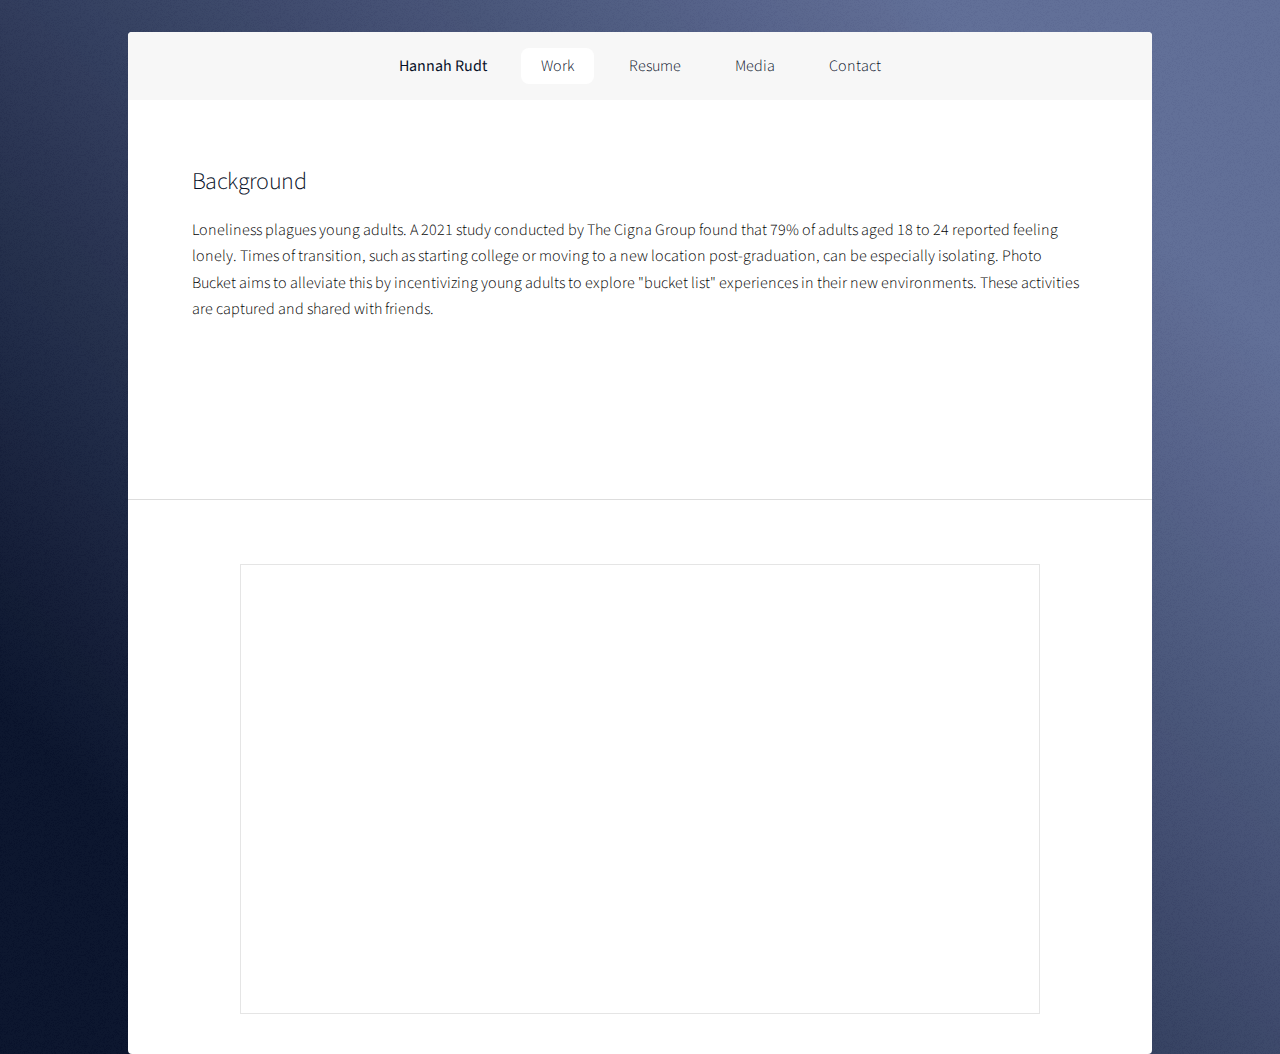
==== commit 4fa8f026: "photobucket and link icons" ====
--- a/photobucket.html
+++ b/photobucket.html
@@ -18,8 +18,8 @@
 						<!-- <p>Hannah Rudt</p> -->
 						<ul>
 							<!-- <li><b>Hannah Rudt</b></li> -->
-							<li><a href="index.html#intro" class="active"><b>Hannah Rudt</b></a></li>
-							<li><a href="index.html#first">Work</a></li>
+							<li><a href="index.html#intro"><b>Hannah Rudt</b></a></li>
+							<li><a href="index.html#first" class="active">Work</a></li>
 							<li><a href="index.html#second">Resume</a></li>
 							<li><a href="index.html#third">Media</a></li>
 							<li><a href="index.html#cta">Contact</a></li>
@@ -27,11 +27,37 @@
 					</nav>
 
                     <div id="main">
-                        <section id="first" class="main special">
+						<!-- Introduction -->
+						<section id="intro" class="main">
+							<div class="spotlight">
+								<div class="content">
+									<h2>Background</h2>
+									<p>Loneliness plagues young adults. A 2021 study conducted by The Cigna Group found that 79% of adults aged 18 to 24 reported feeling lonely. Times of transition, such as starting college or moving to a new location post-graduation, can be especially isolating. Photo Bucket aims to alleviate this by incentivizing young adults to explore "bucket list" experiences in their new environments. These activities are captured and shared with friends. </p>
+									<!-- <p>I am a recent graduate of Cornell University with a background in data science, data visualization, and user research.</p> -->
+									<!-- <ul class="actions">
+										<li><a href="#first" class="button">My Work</a></li>
+									</ul> -->
+								</div>
+							</div>
+						</section>
+
+						<section class="main special">
+                            <iframe style="border: 1px solid rgba(0, 0, 0, 0.1);" width="800" height="450" src="https://www.figma.com/embed?embed_host=share&url=https%3A%2F%2Fwww.figma.com%2Fproto%2F9hfh7XU5Cje2sUsK02VE8H%2FPhoto-Bucket-Prototype%3Fnode-id%3D2-2%26t%3Dgl0T4WOj76NgKHkt-1%26scaling%3Dscale-down%26page-id%3D0%253A1%26starting-point-node-id%3D2%253A2" allowfullscreen></iframe>
+                        </section>
+
+<!-- 
+                        <section class="main special">
                             <header class="major">
-                                <iframe style="border: 1px solid rgba(0, 0, 0, 0.1);" width="800" height="450" src="https://www.figma.com/embed?embed_host=share&url=https%3A%2F%2Fwww.figma.com%2Fproto%2F9hfh7XU5Cje2sUsK02VE8H%2FPhoto-Bucket-Prototype%3Fnode-id%3D2-2%26t%3Dgl0T4WOj76NgKHkt-1%26scaling%3Dscale-down%26page-id%3D0%253A1%26starting-point-node-id%3D2%253A2" allowfullscreen></iframe>
+							<h2>Background</h2>
+							<iframe style="border: 1px solid rgba(0, 0, 0, 0.1);" width="800" height="450" src="https://www.figma.com/embed?embed_host=share&url=https%3A%2F%2Fwww.figma.com%2Fproto%2F9hfh7XU5Cje2sUsK02VE8H%2FPhoto-Bucket-Prototype%3Fnode-id%3D2-2%26t%3Dgl0T4WOj76NgKHkt-1%26scaling%3Dscale-down%26page-id%3D0%253A1%26starting-point-node-id%3D2%253A2" allowfullscreen></iframe>
                             </header>
-                        </section>
+                        </section> -->
+
+
+
+
+
+
                     </div>
 
 
--- a/assets/css/main.css
+++ b/assets/css/main.css
@@ -169,6 +169,7 @@
 
 		a:hover {
 			border-bottom-color: transparent;
+			font-weight: 400;
 		}
 
 	strong, b {
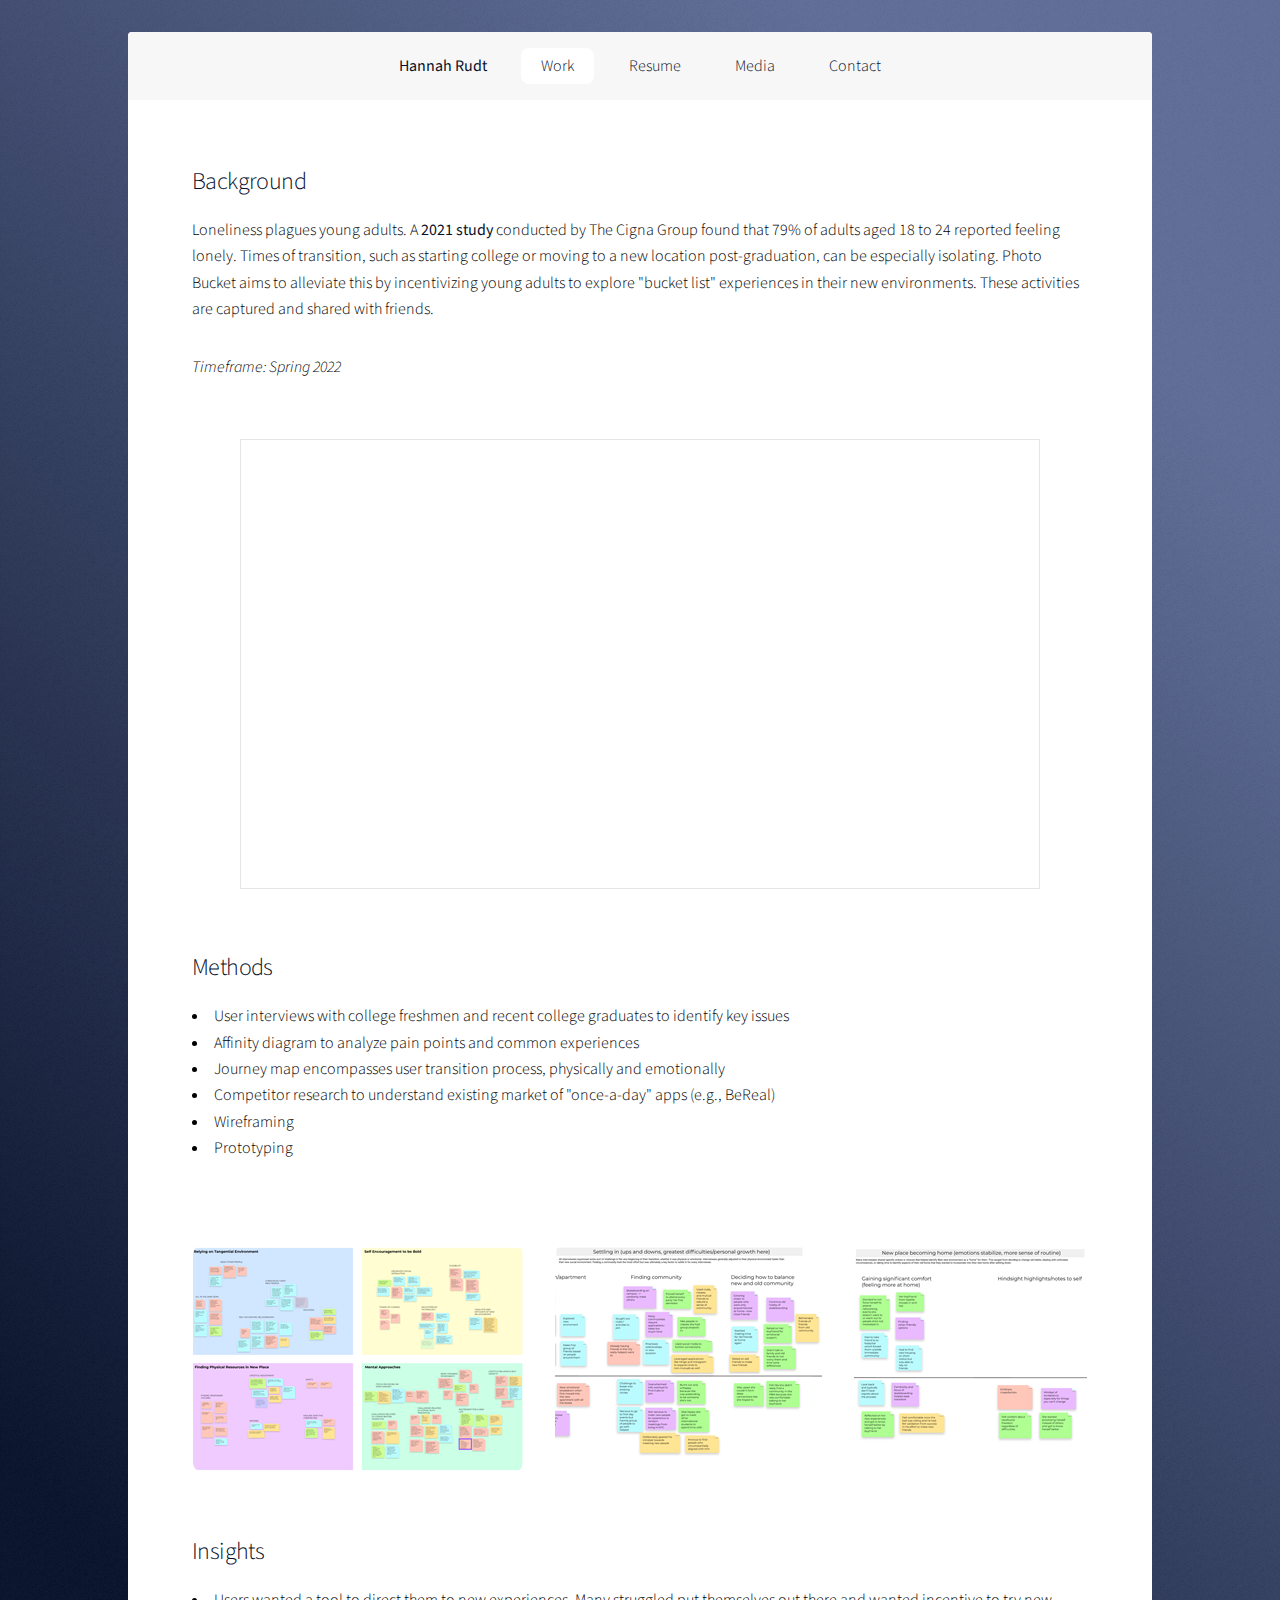
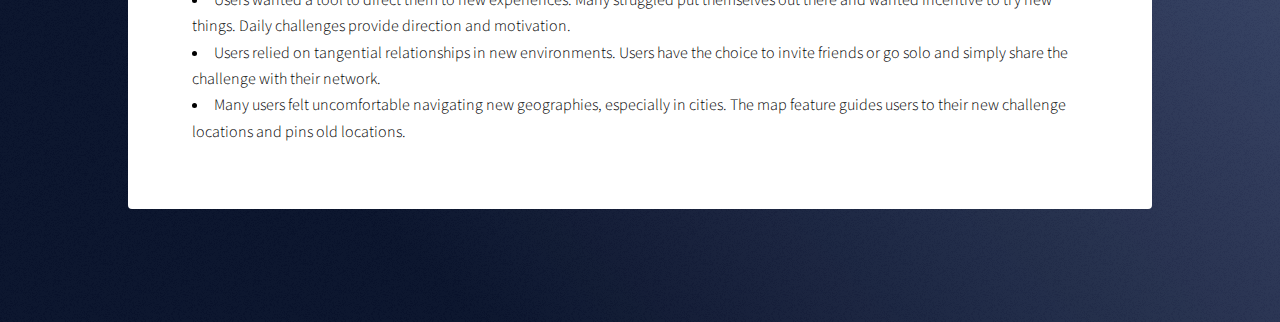
==== commit e3098112: "photo bucket done, formatting trees" ====
--- a/photobucket.html
+++ b/photobucket.html
@@ -32,18 +32,72 @@
 							<div class="spotlight">
 								<div class="content">
 									<h2>Background</h2>
-									<p>Loneliness plagues young adults. A 2021 study conducted by The Cigna Group found that 79% of adults aged 18 to 24 reported feeling lonely. Times of transition, such as starting college or moving to a new location post-graduation, can be especially isolating. Photo Bucket aims to alleviate this by incentivizing young adults to explore "bucket list" experiences in their new environments. These activities are captured and shared with friends. </p>
-									<!-- <p>I am a recent graduate of Cornell University with a background in data science, data visualization, and user research.</p> -->
-									<!-- <ul class="actions">
-										<li><a href="#first" class="button">My Work</a></li>
-									</ul> -->
+									<p>Loneliness plagues young adults. A <b><a href="https://newsroom.thecignagroup.com/loneliness-epidemic-persists-post-pandemic-look" target="_blank">2021 study</a></b> conducted by The Cigna Group found that 79% of adults aged 18 to 24 reported feeling lonely. Times of transition, such as starting college or moving to a new location post-graduation, can be especially isolating. Photo Bucket aims to alleviate this by incentivizing young adults to explore "bucket list" experiences in their new environments. These activities are captured and shared with friends. </p>
+									<p><em>Timeframe: Spring 2022</em></p>
 								</div>
 							</div>
+
+							<br>
+
+							<div>
+								<section class="main special">
+									
+									<iframe style="border: 1px solid rgba(0, 0, 0, 0.1);" width="800" height="450" src="https://www.figma.com/embed?embed_host=share&url=https%3A%2F%2Fwww.figma.com%2Fproto%2F9hfh7XU5Cje2sUsK02VE8H%2FPhoto-Bucket-Prototype%3Fnode-id%3D2-2%26t%3Dgl0T4WOj76NgKHkt-1%26scaling%3Dscale-down%26page-id%3D0%253A1%26starting-point-node-id%3D2%253A2" allowfullscreen></iframe>
+								</section>
+							</div>
+
+							<br><br>
+
+							<div class="spotlight">
+								<div class="content">
+									<h2>Methods</h2>
+									<ul style="list-style: inside; display: block;" class="actions">
+										<li>User interviews with college freshmen and recent college graduates to identify key issues</li>
+										<li>Affinity diagram to analyze pain points and common experiences</li>
+										<li>Journey map encompasses user transition process, physically and emotionally</li>
+										<li>Competitor research to understand existing market of "once-a-day" apps (e.g., BeReal)</li>
+										<li>Wireframing</li>
+										<li>Prototyping</li>
+									</ul>
+								</div>
+							</div>
+
+							<br><br>
+
+							<div>
+								<section class="main special">
+									
+									<div style="display: flex; justify-content: center;">
+										<span class="image" style="border: none; padding: 0 1em 0 1em;"><img src="images/affinity-map.png" alt="Affinity Diagram" /></span>
+										<span class="image" style="border: none; padding: 0 1em 0 1em;"><img src="images/journey-map1.png" alt="Journey Map" /></span>
+										<span class="image" style="border: none; padding: 0 1em 0 1em;"><img src="images/journey-map2.png" alt="Journey Map" /></span>
+									</div>
+
+								</section>
+							</div>
+
+							<br><br>
+
+							<div class="spotlight">
+								<div class="content">
+									<h2>Insights</h2>
+									<ul style="list-style: inside; display: block;" class="actions">
+										<li>Users wanted a tool to direct them to new experiences. Many struggled put themselves out there and wanted incentive to try new things. Daily challenges provide direction and motivation. </li>
+										<li>Users relied on tangential relationships in new environments. Users have the choice to invite friends or go solo and simply share the challenge with their network.</li>
+										<li>Many users felt uncomfortable navigating new geographies, especially in cities. The map feature guides users to their new challenge locations and pins old locations.</li>
+									</ul>
+								</div>
+							</div>
+							
+
+
 						</section>
 
-						<section class="main special">
-                            <iframe style="border: 1px solid rgba(0, 0, 0, 0.1);" width="800" height="450" src="https://www.figma.com/embed?embed_host=share&url=https%3A%2F%2Fwww.figma.com%2Fproto%2F9hfh7XU5Cje2sUsK02VE8H%2FPhoto-Bucket-Prototype%3Fnode-id%3D2-2%26t%3Dgl0T4WOj76NgKHkt-1%26scaling%3Dscale-down%26page-id%3D0%253A1%26starting-point-node-id%3D2%253A2" allowfullscreen></iframe>
-                        </section>
+						
+
+						
+
+						
 
 <!-- 
                         <section class="main special">
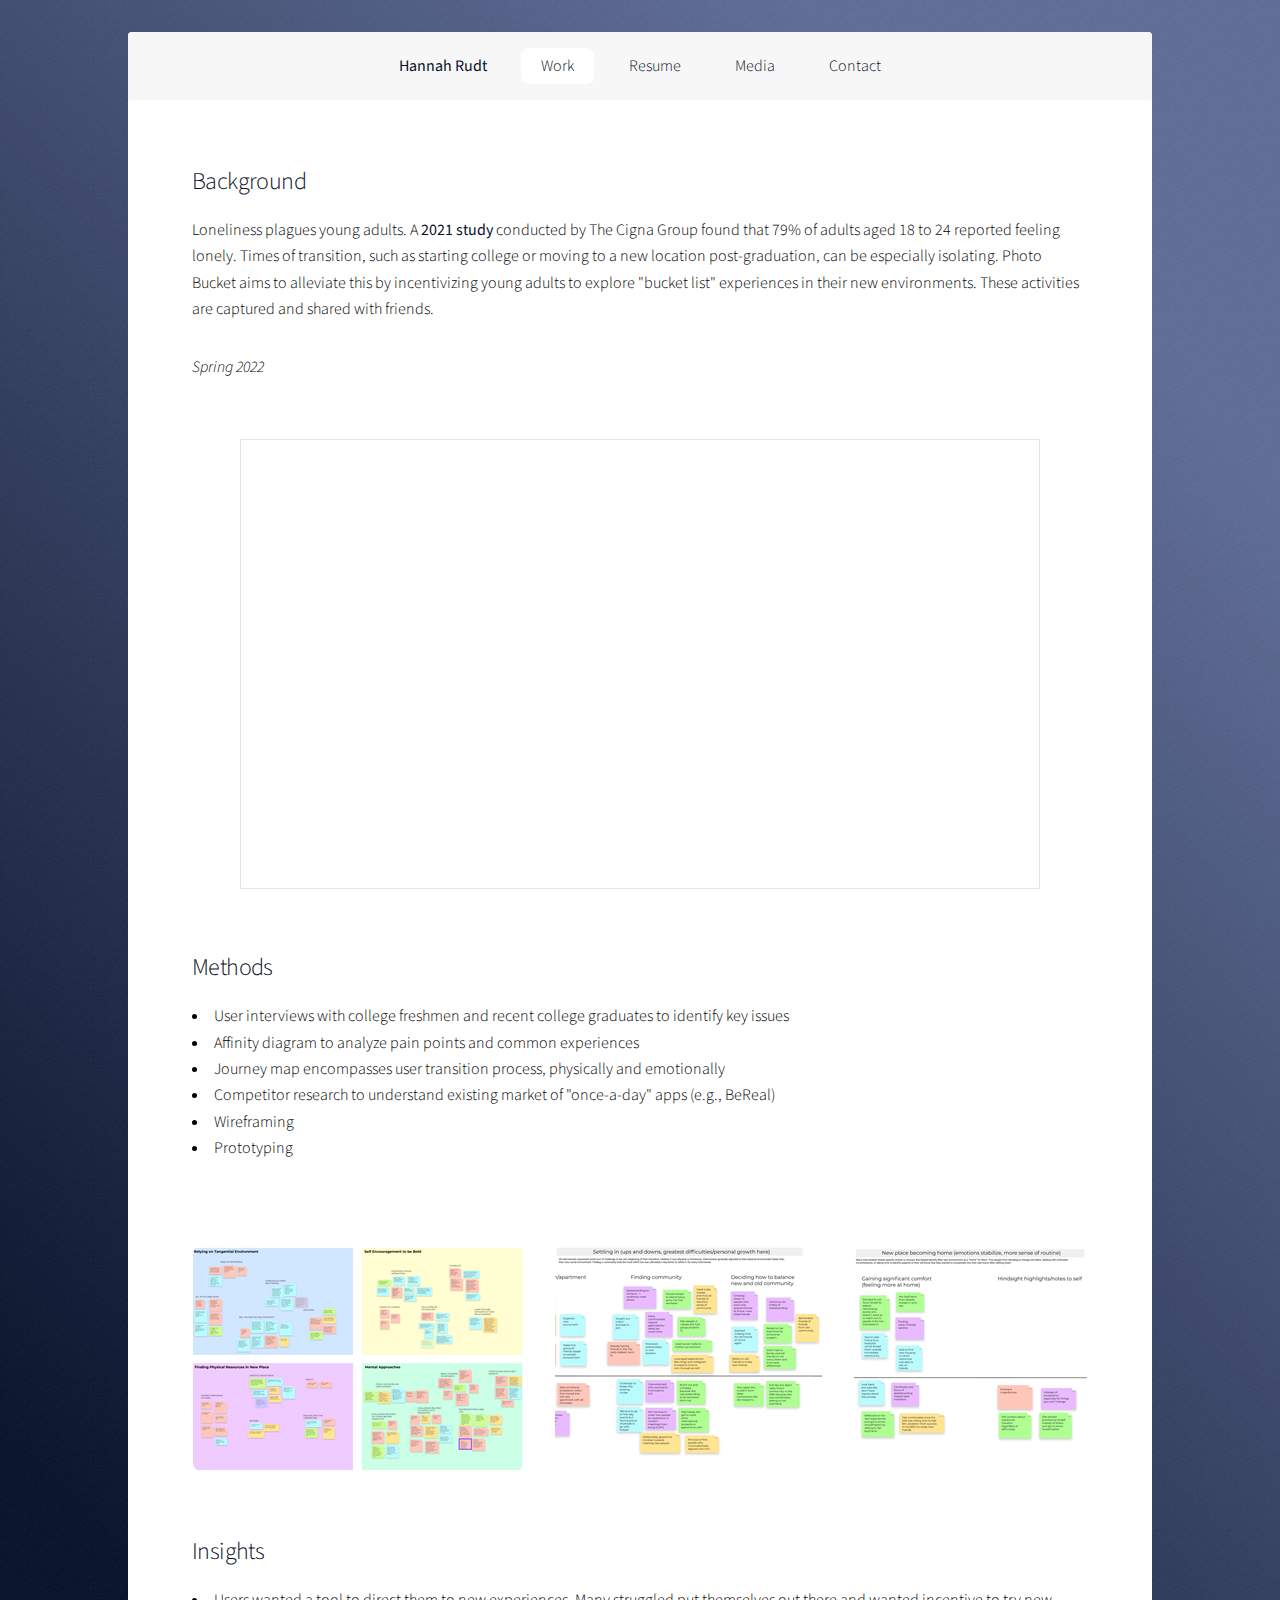
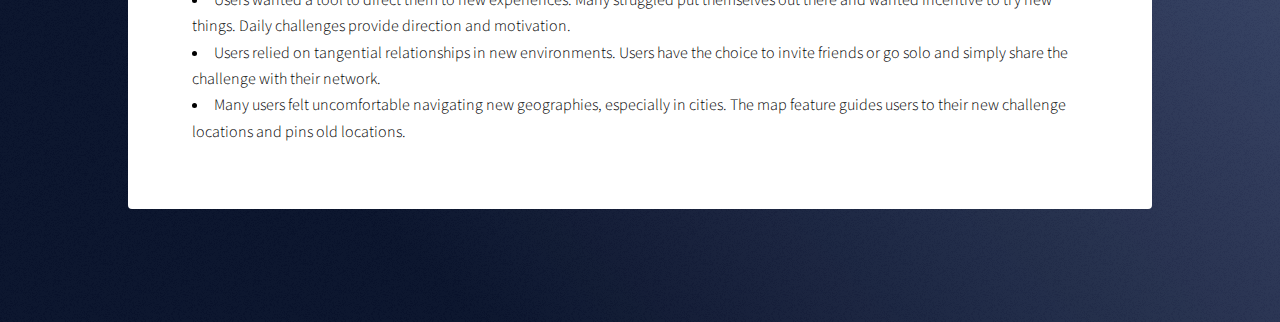
==== commit 3e21e0bc: "adding design process" ====
--- a/photobucket.html
+++ b/photobucket.html
@@ -15,9 +15,7 @@
         <div id="wrapper">
             <!-- Nav -->
 					<nav id="nav">
-						<!-- <p>Hannah Rudt</p> -->
 						<ul>
-							<!-- <li><b>Hannah Rudt</b></li> -->
 							<li><a href="index.html#intro"><b>Hannah Rudt</b></a></li>
 							<li><a href="index.html#first" class="active">Work</a></li>
 							<li><a href="index.html#second">Resume</a></li>
@@ -33,7 +31,7 @@
 								<div class="content">
 									<h2>Background</h2>
 									<p>Loneliness plagues young adults. A <b><a href="https://newsroom.thecignagroup.com/loneliness-epidemic-persists-post-pandemic-look" target="_blank">2021 study</a></b> conducted by The Cigna Group found that 79% of adults aged 18 to 24 reported feeling lonely. Times of transition, such as starting college or moving to a new location post-graduation, can be especially isolating. Photo Bucket aims to alleviate this by incentivizing young adults to explore "bucket list" experiences in their new environments. These activities are captured and shared with friends. </p>
-									<p><em>Timeframe: Spring 2022</em></p>
+									<p><em>Spring 2022</em></p>
 								</div>
 							</div>
 
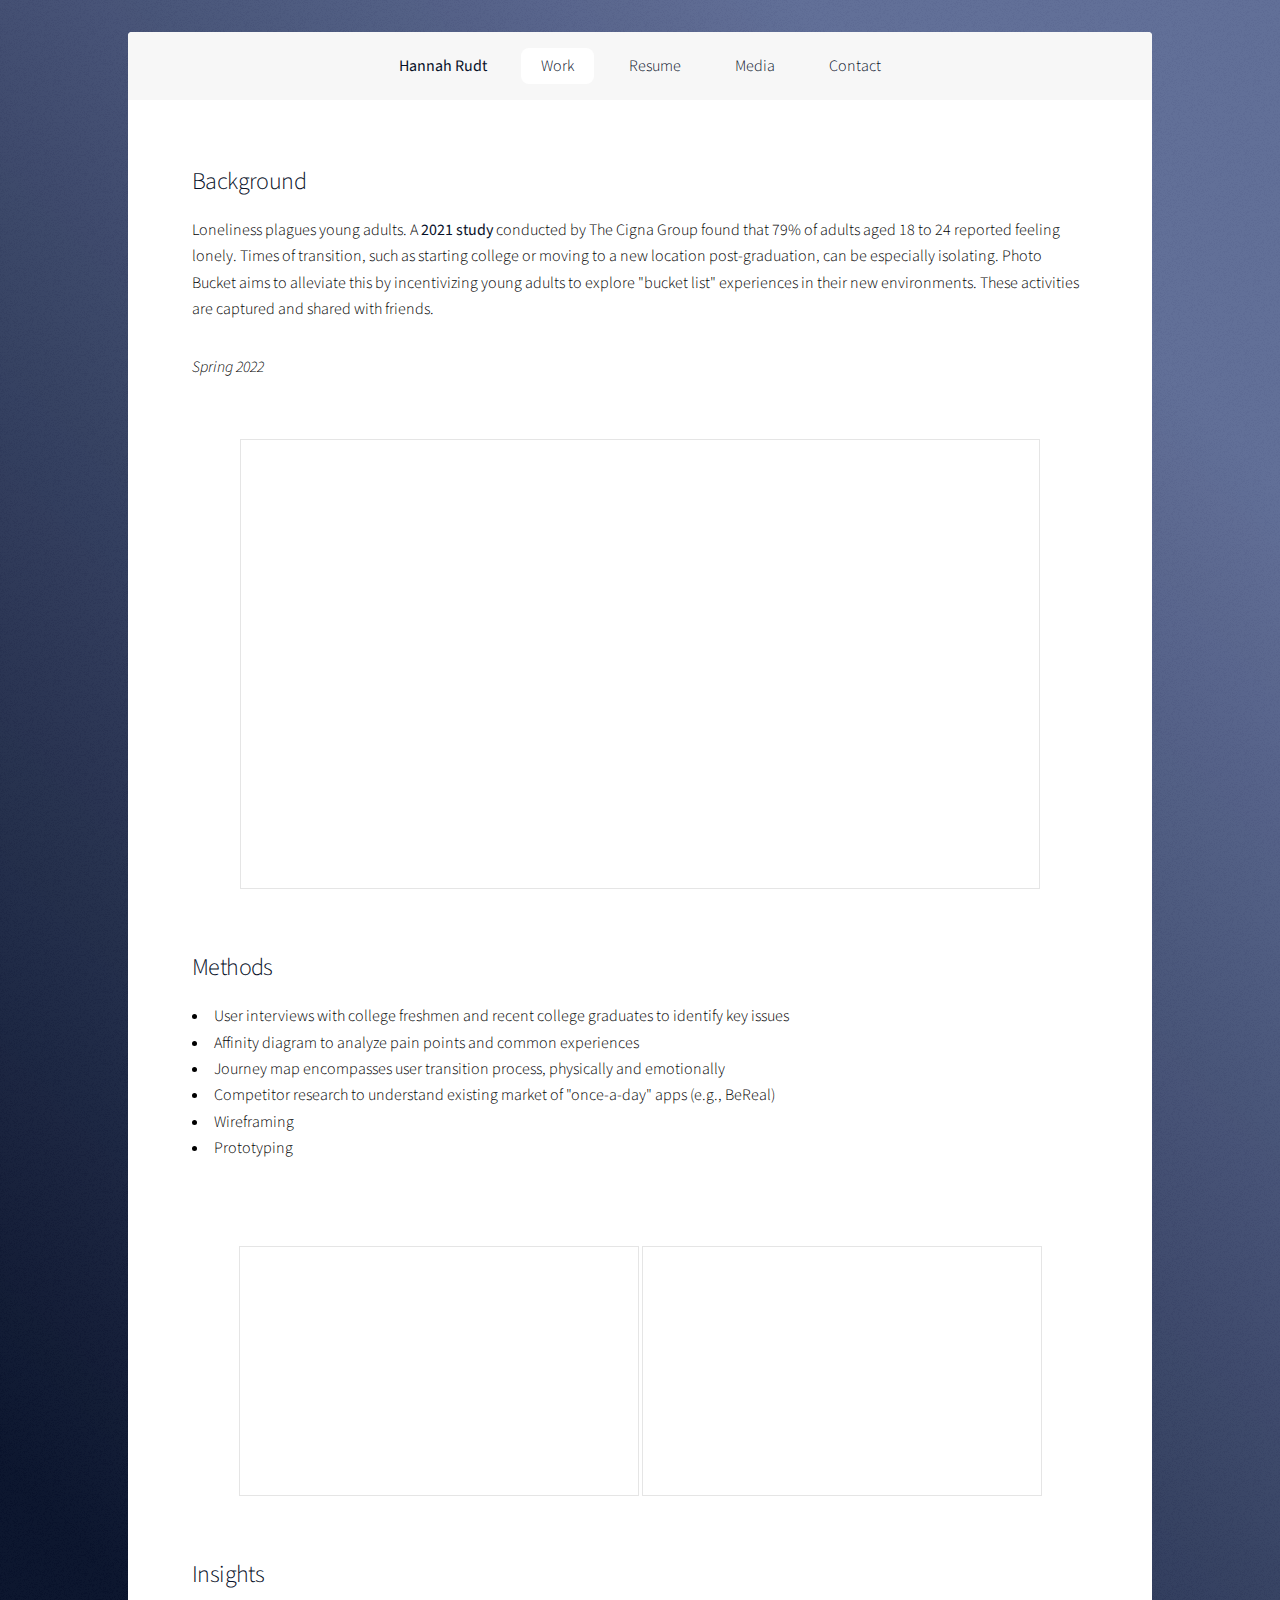
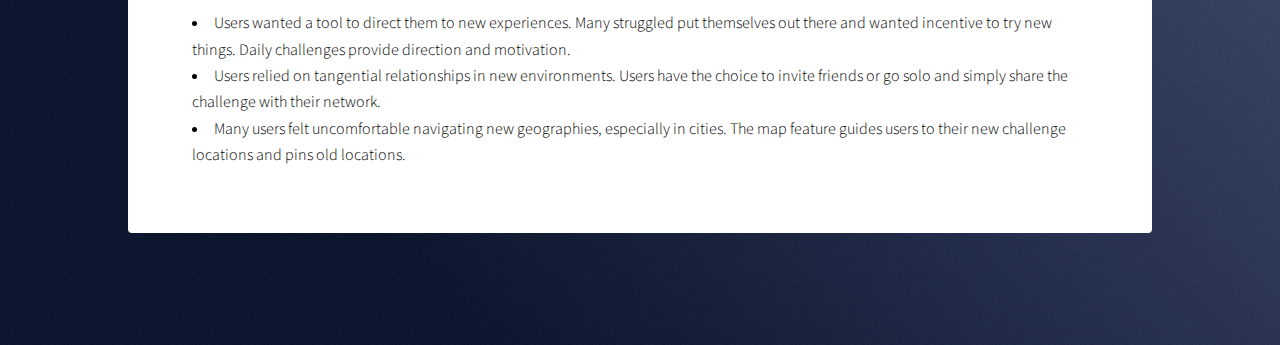
==== commit 95cc3d99: "embed design journey figma" ====
--- a/photobucket.html
+++ b/photobucket.html
@@ -7,6 +7,7 @@
 		<meta charset="utf-8" />
 		<meta name="viewport" content="width=device-width, initial-scale=1, user-scalable=no" />
 		<link rel="stylesheet" href="assets/css/main.css" />
+		<link href="path/to/lightbox.css" rel="stylesheet" />
 		<noscript><link rel="stylesheet" href="assets/css/noscript.css" /></noscript>
 		<form id="fcf-form-id" class="fcf-form-class" method="post" action="contact-form-process.php"></form>
 	</head>
@@ -62,17 +63,16 @@
 
 							<br><br>
 
-							<div>
+							<div style="display: flex; flex-direction: row; justify-content: center;">
 								<section class="main special">
 									
-									<div style="display: flex; justify-content: center;">
-										<span class="image" style="border: none; padding: 0 1em 0 1em;"><img src="images/affinity-map.png" alt="Affinity Diagram" /></span>
-										<span class="image" style="border: none; padding: 0 1em 0 1em;"><img src="images/journey-map1.png" alt="Journey Map" /></span>
-										<span class="image" style="border: none; padding: 0 1em 0 1em;"><img src="images/journey-map2.png" alt="Journey Map" /></span>
-									</div>
+									<iframe style="border: 1px solid rgba(0, 0, 0, 0.1);" width="400" height="250" src="https://www.figma.com/embed?embed_host=share&url=https%3A%2F%2Fwww.figma.com%2Fdesign%2FmpU0dXDO2PvprgL7Q1JERs%2FUntitled%3Fnode-id%3D0-1%26t%3DGMuqjOUuJBr1EWrj-1" allowfullscreen></iframe>
+									
+									<iframe style="border: 1px solid rgba(0, 0, 0, 0.1);" width="400" height="250" src="https://www.figma.com/embed?embed_host=share&url=https%3A%2F%2Fwww.figma.com%2Fdesign%2FmpU0dXDO2PvprgL7Q1JERs%2FPhoto-Bucket-Affinity-Diagram-and-Journey-Map%3Fnode-id%3D1-1887%26t%3DDbeSYqVm8BCobWNr-1" allowfullscreen></iframe>
 
 								</section>
 							</div>
+								
 
 							<br><br>
 
@@ -119,7 +119,7 @@
             <iframe style="border: 1px solid rgba(0, 0, 0, 0.1);" width="800" height="450" src="https://www.figma.com/embed?embed_host=share&url=https%3A%2F%2Fwww.figma.com%2Fproto%2F9hfh7XU5Cje2sUsK02VE8H%2FPhoto-Bucket-Prototype%3Fnode-id%3D2-2%26t%3Dgl0T4WOj76NgKHkt-1%26scaling%3Dscale-down%26page-id%3D0%253A1%26starting-point-node-id%3D2%253A2" allowfullscreen></iframe>
         </div> -->
 
-        
+        <script src="path/to/dist/js/lightbox-plus-jquery.js"></script>
     
     </body>
 
